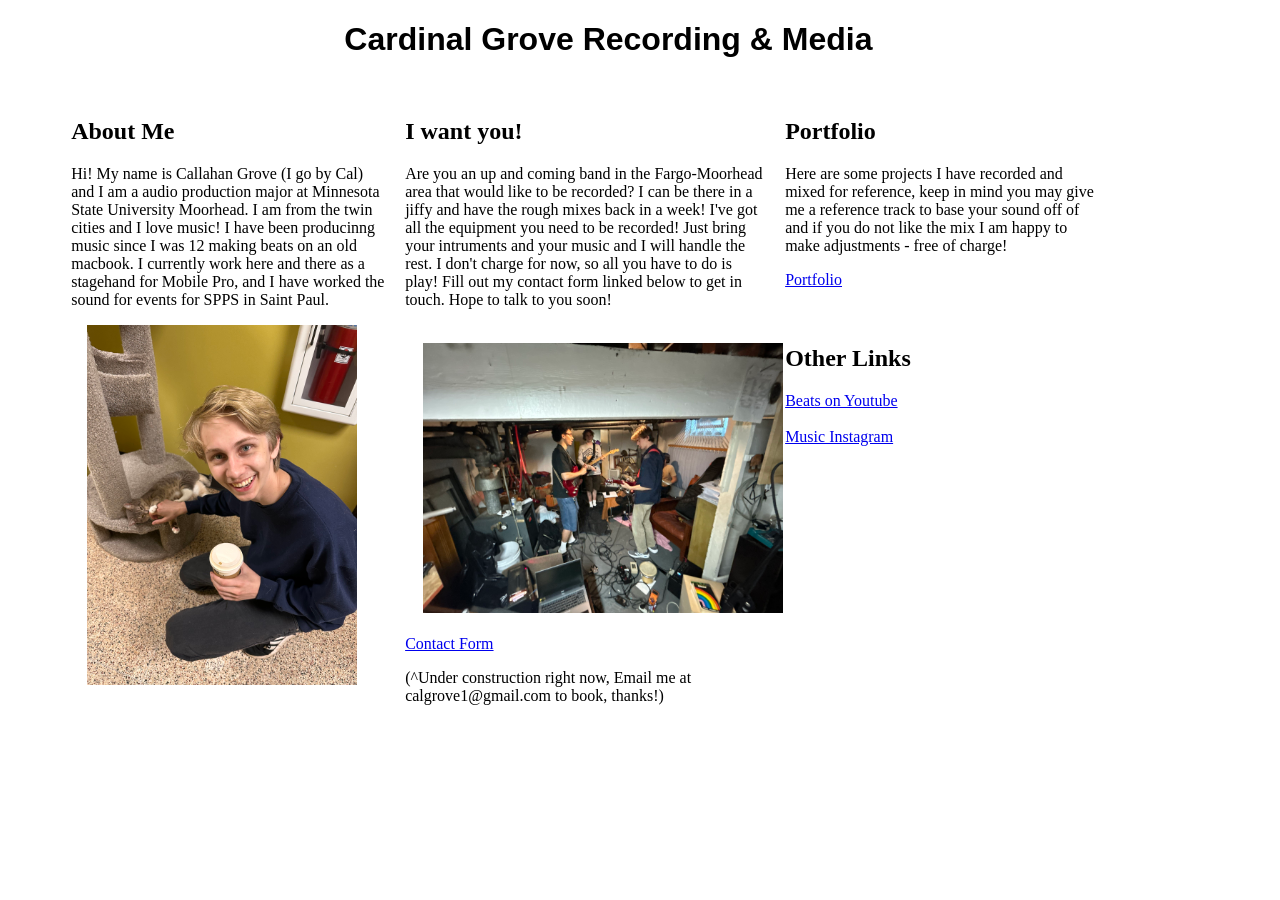
==== index.html @ ab469502 "Update and rename Index.html to index.html" ====
<!DOCTYPE html>
<html>

<!--Column Grid Div-->
<style>
.container-flex {
  display: flex; /* Enables flexbox for the container */
  gap: 20px; /* Adds space between columns */
  float: left;
  padding-left: 5%;
  padding-right: 5%;
}

.column-flex {
  flex: 0.3; /* Makes columns take up equal available space */
 /* You can also set a specific width if needed, e.g., width: 50%; */
}
</style>


<!-- img Div -->
<style>
    img {
        margin-left: 5%;
        float: top;
    }
    p {
        float: top;
    }
</style>



<!-- title -->

<h1 style="font-family: Arial, sans-serif; text-align: center; padding-right: 5%;">Cardinal Grove Recording & Media</h1>

<br>

<!-- Columns -->

  <div class="container-flex">
      <div class="column-flex">
   <h2>About Me</h2>
        <p> Hi! My name is Callahan Grove (I go by Cal) and I am a audio production major at Minnesota State University Moorhead. I am from the twin cities and I love music! I have been producinng music since I was 12 making beats on an old macbook. I currently work here and there as a stagehand for Mobile Pro, and I have worked the sound for events for SPPS in Saint Paul. 
        </p>
        <img src="mephoto.jpg" height="360" width="270">
  </div>
  <div class="column-flex">
     <h2> I want you!</h2>
        <p>Are you an up and coming band in the Fargo-Moorhead area that would like to be recorded? I can be there in a jiffy and have the rough mixes back in a week! I've got all the equipment you need to be recorded! Just bring your intruments and your music and I will handle the rest. I don't charge for now, so all you have to do is play! Fill out my contact form linked below to get in touch. Hope to talk to you soon!
        </p>
        <br>
        <!-- Band photo-->
         <img src="band1.jpg" height="270" width="360">
         <br>
         <br>
        <!-- link to contact forum -->
        <a href="https:/www.wikipedia.com/">Contact Form</a>
        <p>(^Under construction right now, Email me at calgrove1@gmail.com to book, thanks!)</p>
  </div>
  <div class="column-flex">
   <h2>Portfolio</h2>
        <p>Here are some projects I have recorded and mixed for reference, keep in mind you may give me a reference track to base your sound off of and if you do not like the mix I am happy to make adjustments - free of charge!
        </p>
        <!-- link to Portfolio Page -->
        <a href="Portfolio.html">Portfolio</a>
    <br>
    <br>
    <br>
    <h2>Other Links</h2>
    <a href="https://www.youtube.com/@prodfiftycal" target="_blank">Beats on Youtube</a>
    <br>
    <br>
    <a href="https://www.instagram.com/fiftycal_music/?hl=en" target="_blank">Music Instagram</a>
  </div>
</div>























</html>
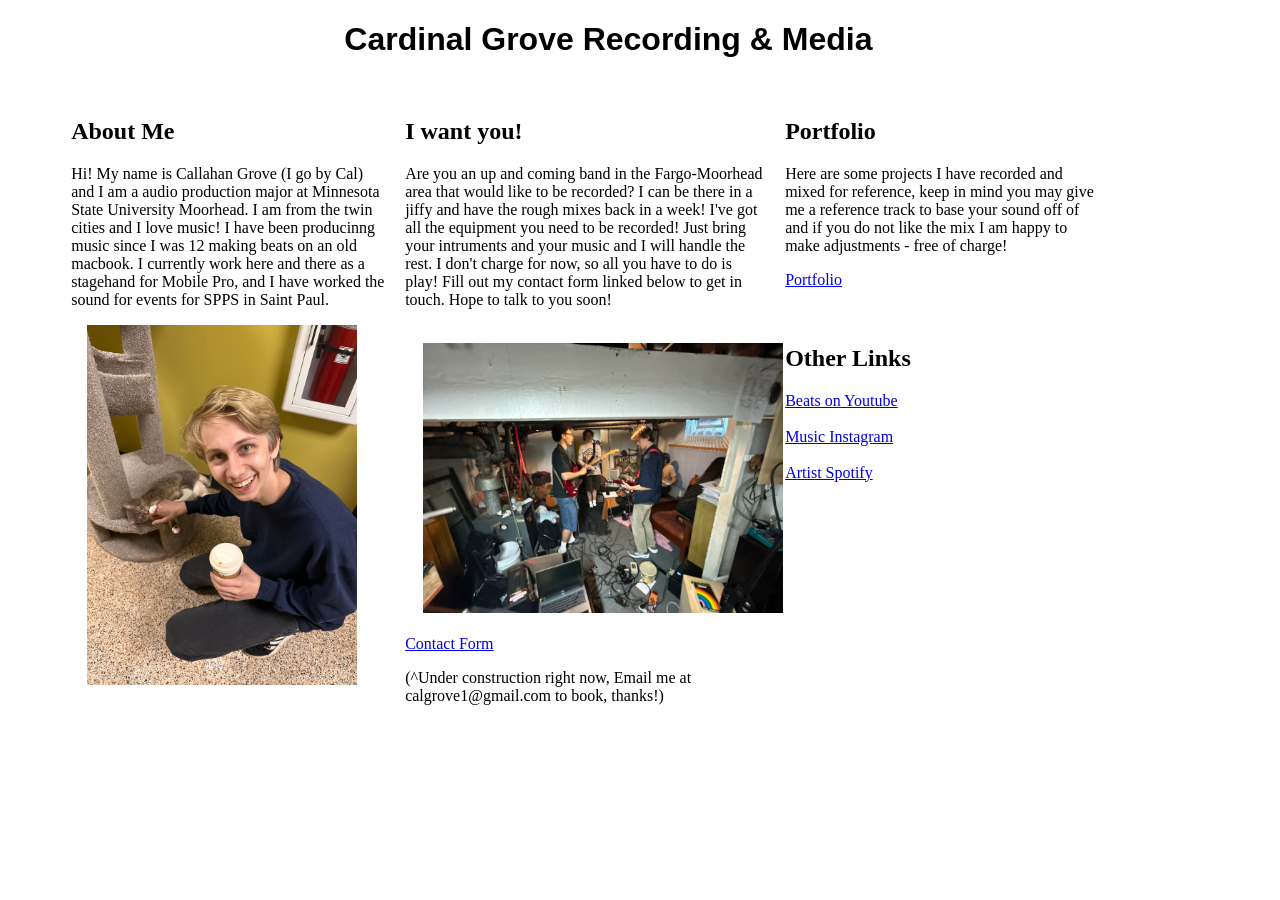
==== commit 4ce6f904: "Update index.html" ====
--- a/index.html
+++ b/index.html
@@ -56,7 +56,7 @@
          <br>
          <br>
         <!-- link to contact forum -->
-        <a href="https:/www.wikipedia.com/">Contact Form</a>
+        <a href="https://cardinalgroverecording.com/">Contact Form</a>
         <p>(^Under construction right now, Email me at calgrove1@gmail.com to book, thanks!)</p>
   </div>
   <div class="column-flex">
@@ -73,6 +73,9 @@
     <br>
     <br>
     <a href="https://www.instagram.com/fiftycal_music/?hl=en" target="_blank">Music Instagram</a>
+    <br>
+    <br>
+    <a href="https://open.spotify.com/artist/5w1RbmK7Opd5EzaqV34ALB" target="_blank">Artist Spotify</a>
   </div>
 </div>
 
@@ -99,3 +102,5 @@
 
 
 </html>
+
+
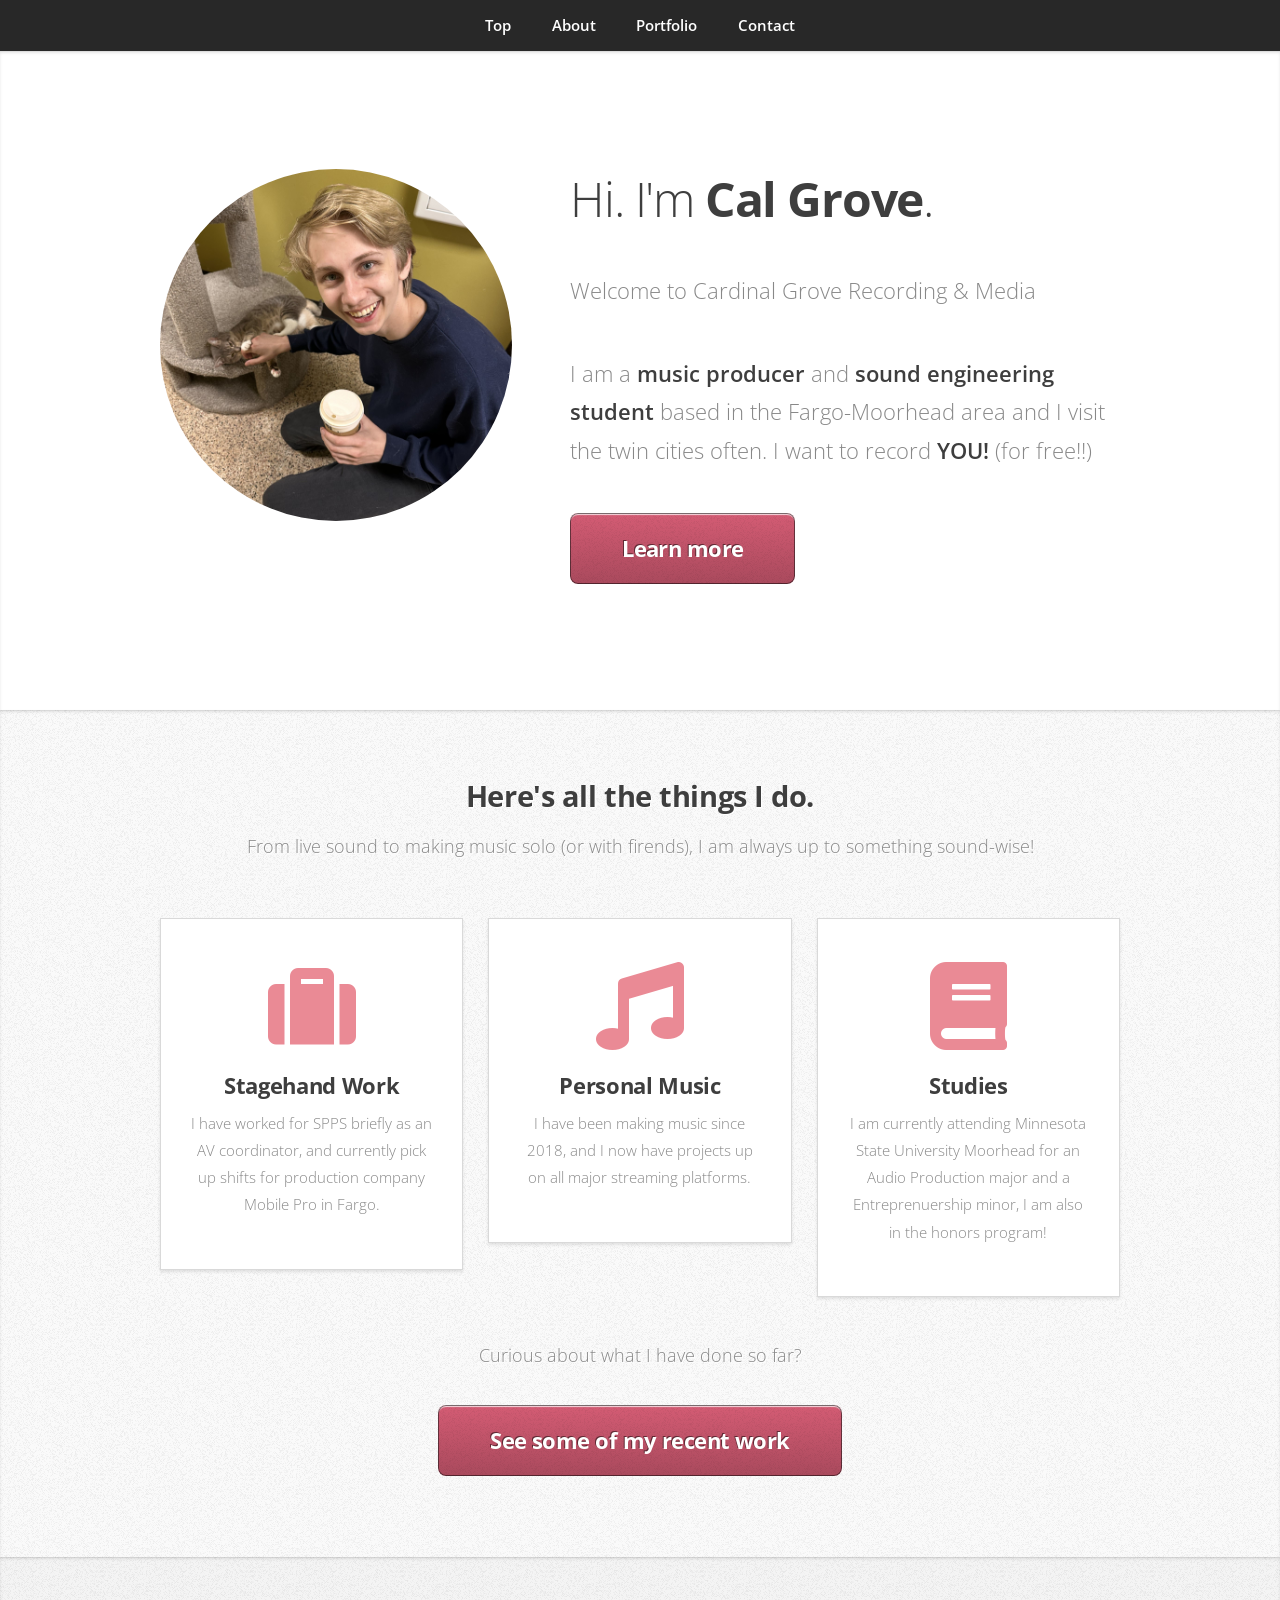
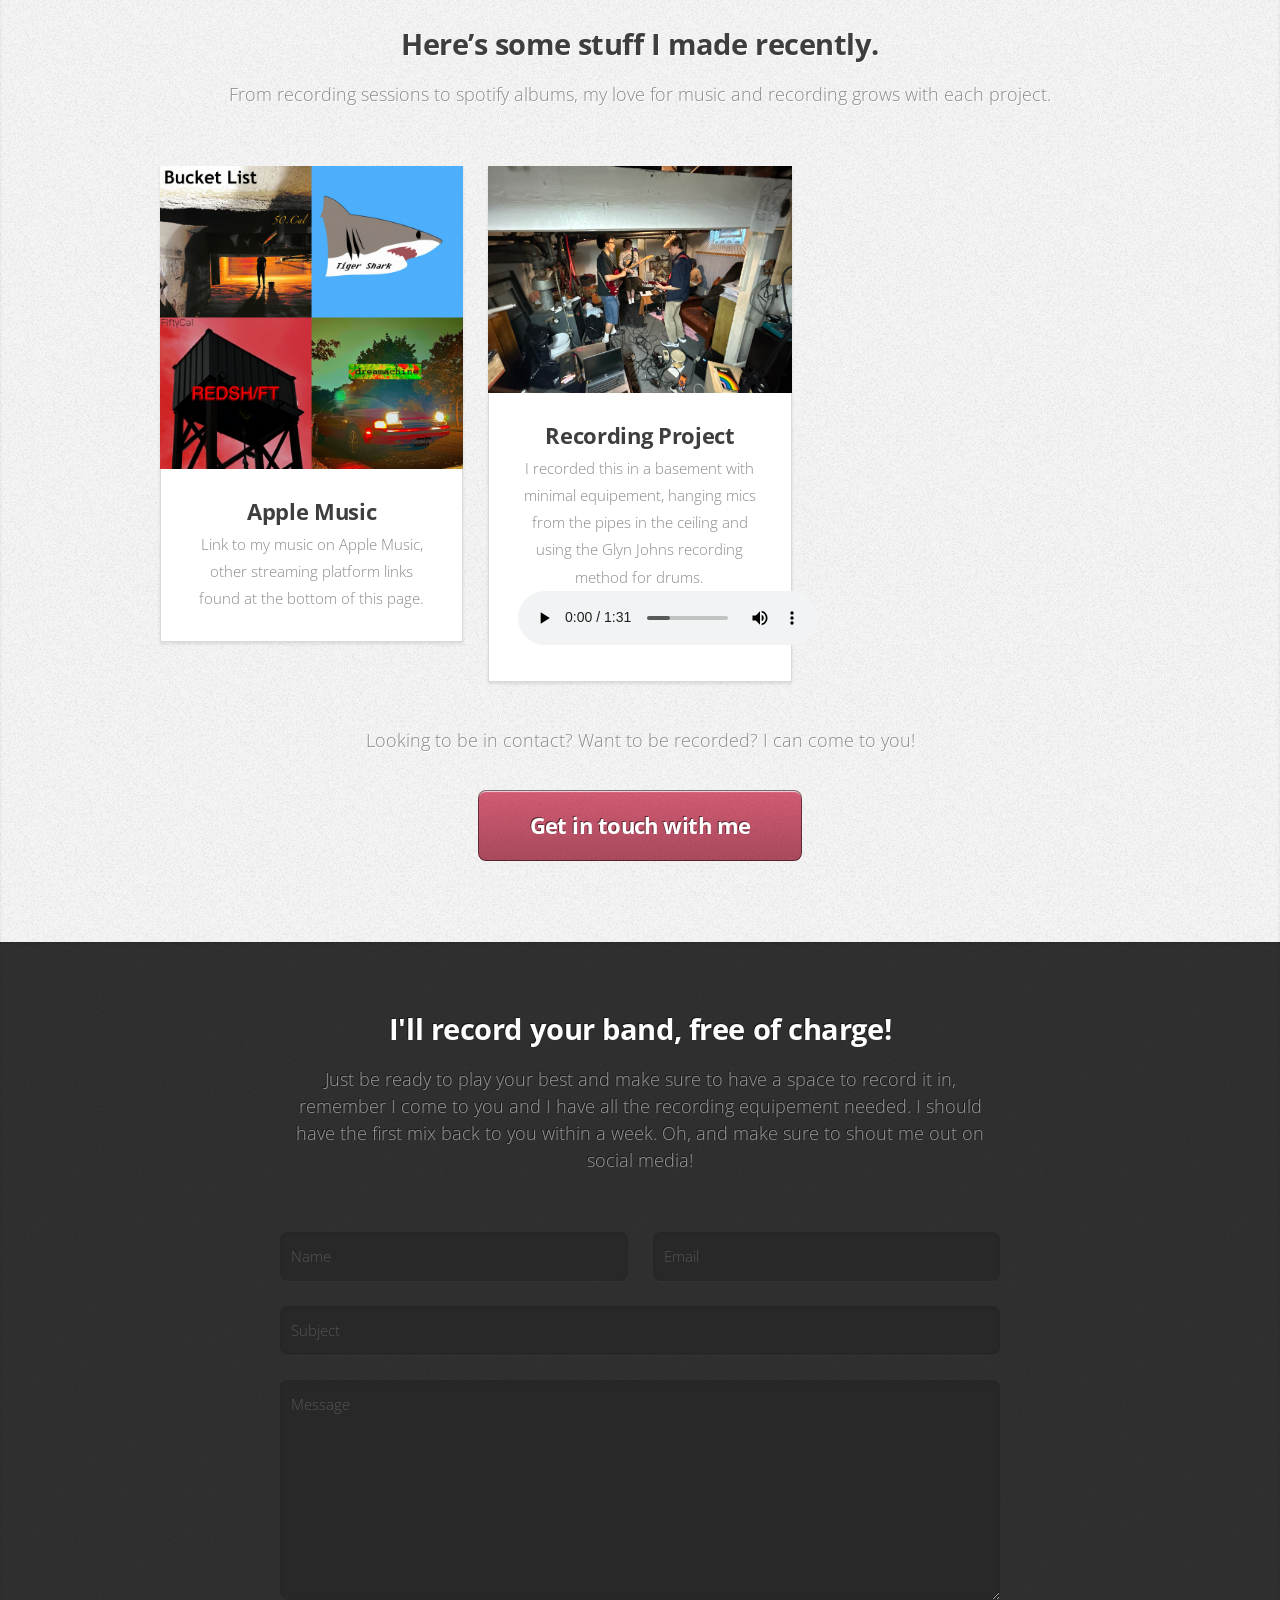
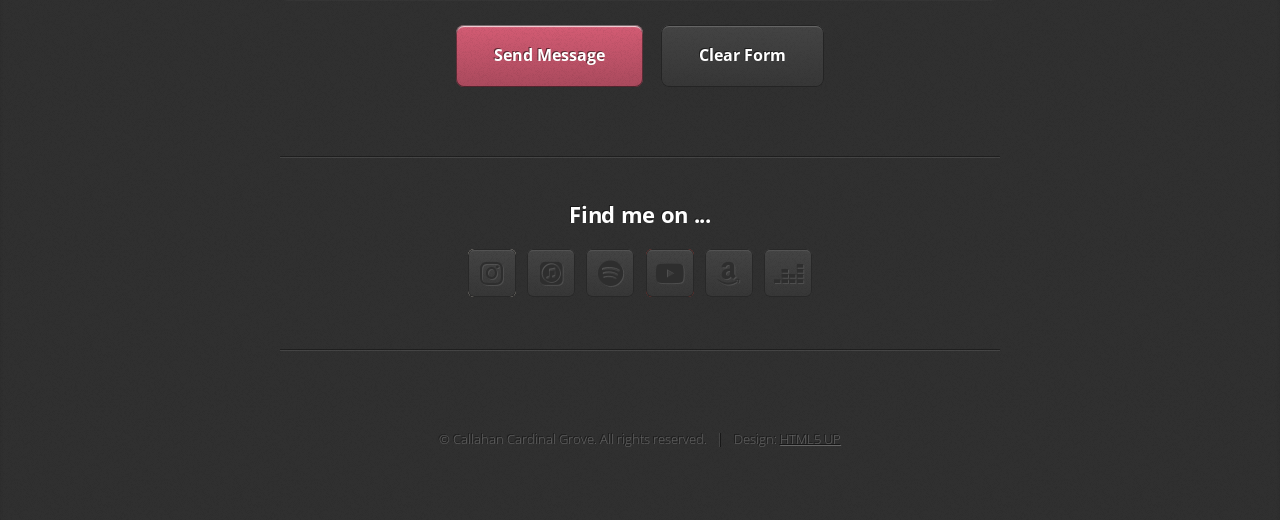
==== commit c2bee060: "Add files via upload" ====
--- a/index.html
+++ b/index.html
@@ -1,106 +1,238 @@
-<!DOCTYPE html>
+<!DOCTYPE HTML>
+<!--
+	Miniport by HTML5 UP
+	html5up.net | @ajlkn
+	Free for personal and commercial use under the CCA 3.0 license (html5up.net/license)
+-->
 <html>
-
-<!--Column Grid Div-->
-<style>
-.container-flex {
-  display: flex; /* Enables flexbox for the container */
-  gap: 20px; /* Adds space between columns */
-  float: left;
-  padding-left: 5%;
-  padding-right: 5%;
-}
-
-.column-flex {
-  flex: 0.3; /* Makes columns take up equal available space */
- /* You can also set a specific width if needed, e.g., width: 50%; */
-}
-</style>
-
-
-<!-- img Div -->
-<style>
-    img {
-        margin-left: 5%;
-        float: top;
-    }
-    p {
-        float: top;
-    }
-</style>
-
-
-
-<!-- title -->
-
-<h1 style="font-family: Arial, sans-serif; text-align: center; padding-right: 5%;">Cardinal Grove Recording & Media</h1>
-
-<br>
-
-<!-- Columns -->
-
-  <div class="container-flex">
-      <div class="column-flex">
-   <h2>About Me</h2>
-        <p> Hi! My name is Callahan Grove (I go by Cal) and I am a audio production major at Minnesota State University Moorhead. I am from the twin cities and I love music! I have been producinng music since I was 12 making beats on an old macbook. I currently work here and there as a stagehand for Mobile Pro, and I have worked the sound for events for SPPS in Saint Paul. 
-        </p>
-        <img src="mephoto.jpg" height="360" width="270">
-  </div>
-  <div class="column-flex">
-     <h2> I want you!</h2>
-        <p>Are you an up and coming band in the Fargo-Moorhead area that would like to be recorded? I can be there in a jiffy and have the rough mixes back in a week! I've got all the equipment you need to be recorded! Just bring your intruments and your music and I will handle the rest. I don't charge for now, so all you have to do is play! Fill out my contact form linked below to get in touch. Hope to talk to you soon!
-        </p>
-        <br>
-        <!-- Band photo-->
-         <img src="band1.jpg" height="270" width="360">
-         <br>
-         <br>
-        <!-- link to contact forum -->
-        <a href="https://cardinalgroverecording.com/">Contact Form</a>
-        <p>(^Under construction right now, Email me at calgrove1@gmail.com to book, thanks!)</p>
-  </div>
-  <div class="column-flex">
-   <h2>Portfolio</h2>
-        <p>Here are some projects I have recorded and mixed for reference, keep in mind you may give me a reference track to base your sound off of and if you do not like the mix I am happy to make adjustments - free of charge!
-        </p>
-        <!-- link to Portfolio Page -->
-        <a href="Portfolio.html">Portfolio</a>
-    <br>
-    <br>
-    <br>
-    <h2>Other Links</h2>
-    <a href="https://www.youtube.com/@prodfiftycal" target="_blank">Beats on Youtube</a>
-    <br>
-    <br>
-    <a href="https://www.instagram.com/fiftycal_music/?hl=en" target="_blank">Music Instagram</a>
-    <br>
-    <br>
-    <a href="https://open.spotify.com/artist/5w1RbmK7Opd5EzaqV34ALB" target="_blank">Artist Spotify</a>
-  </div>
-</div>
-
-
-
-
-
-
-
-
-
-
-
-
-
-
-
-
-
-
-
-
-
-
-
-</html>
-
-
+	<head>
+		<title>Cardinal Grove Recording</title>
+		<meta charset="utf-8" />
+		<meta name="viewport" content="width=device-width, initial-scale=1, user-scalable=no" />
+		<link rel="stylesheet" href="assets/css/main.css" />
+	</head>
+	<body class="is-preload">
+
+		<!-- Nav -->
+			<nav id="nav">
+				<ul class="container">
+					<li><a href="#top">Top</a></li>
+					<li><a href="#work">About</a></li>
+					<li><a href="#portfolio">Portfolio</a></li>
+					<li><a href="#contact">Contact</a></li>
+				</ul>
+			</nav>
+
+		<!-- Home -->
+			<article id="top" class="wrapper style1">
+				<div class="container">
+					<div class="row">
+						<div class="col-4 col-5-large col-12-medium">
+							<span class="image fit"><img src="images/me.jpg" alt="" /></span>
+						</div>
+						<div class="col-8 col-7-large col-12-medium">
+							<header>
+								<h1>Hi. I'm <strong>Cal Grove</strong>.</h1>
+							</header>
+							<div>
+							<p>Welcome to Cardinal Grove Recording & Media</p>	
+							</div>
+							<p>I am a <strong>music producer</strong> and <strong>sound engineering student</strong> based in the Fargo-Moorhead area and I visit the twin cities often. I want to record <strong>YOU!</strong> (for free!!)</a></p>
+							<a href="#work" class="button large scrolly">Learn more</a>
+						</div>
+					</div>
+				</div>
+			</article>
+
+		<!-- Work -->
+			<article id="work" class="wrapper style2">
+				<div class="container">
+					<header>
+						<h2>Here's all the things I do.</h2>
+						<p>From live sound to making music solo (or with firends), I am always up to something sound-wise!</p>
+					</header>
+					<div class="row aln-center">
+						<div class="col-4 col-6-medium col-12-small">
+							<section class="box style1">
+								<span class="icon solid featured fa-suitcase"></span>
+								<h3>Stagehand Work</h3>
+								<p>I have worked for SPPS briefly as an AV coordinator, and currently pick up shifts for production company Mobile Pro in Fargo.</p>
+							</section>
+						</div>
+						<div class="col-4 col-6-medium col-12-small">
+							<section class="box style1">
+								<span class="icon solid featured fa-music"></span>
+								<h3>Personal Music</h3>
+								<p>I have been making music since 2018, and I now have projects up on all major streaming platforms.</p>
+							</section>
+						</div>
+						<div class="col-4 col-6-medium col-12-small">
+							<section class="box style1">
+								<span class="icon solid featured fa-book"></span>
+								<h3>Studies</h3>
+								<p>I am currently attending Minnesota State University Moorhead for an Audio Production major and a Entreprenuership minor, I am also in the honors program!</p>
+							</section>
+						</div>
+					</div>
+					<footer>
+						<p>Curious about what I have done so far?</p>
+						<a href="#portfolio" class="button large scrolly">See some of my recent work</a>
+					</footer>
+				</div>
+			</article>
+
+		<!-- Portfolio -->
+			<article id="portfolio" class="wrapper style3">
+				<div class="container">
+					<header>
+						<h2>Here’s some stuff I made recently.</h2>
+						<p>From recording sessions to spotify albums, my love for music and recording grows with each project.</p>
+					</header>
+					<div class="row">
+						<div class="col-4 col-6-medium col-12-small">
+							<article class="box style2">
+								<a href="#" class="image featured"><img src="images/albums.png" alt="" /></a>
+								<h3><a href="https://www.cardinalgroverecording.com">Apple Music</a></h3>
+								<p>Link to my music on Apple Music, other streaming platform links found at the bottom of this page.</p>
+							</article>
+						</div>
+						<div class="col-4 col-6-medium col-12-small">
+							<article class="box style2">
+								<a href="#" class="image featured"><img src="images/band1.jpg" alt="" /></a>
+								<h3><a href="#">Recording Project</a></h3>
+								<p>I recorded this in a basement with minimal equipement, hanging mics from the pipes in the ceiling and using the Glyn Johns recording method for drums.
+									<audio controls>
+    								<source src="audio/wasted.mp3" type="audio/mpeg">
+    								Your browser does not support the audio element.
+									</audio>
+								</p>
+							</article>
+						</div>
+						<!--
+						<div class="col-4 col-6-medium col-12-small">
+							<article class="box style2">
+								<a href="#" class="image featured"><img src="images/Telefunken.png" alt="" /></a>
+								<h3><a href="https://www.telefunken-elektroakustik.com/livefromthelab_season/7/" target="_blank">Mixing Example</a></h3>
+								<p>One of the many sessions I have mixed in Pro Tools for a class project, here is how it turned out. Stems graciously provided by Telefunken.</p>
+							</article>
+						</div>
+					    -->
+
+						<!-- 
+						<div class="col-4 col-6-medium col-12-small">
+							<article class="box style2">
+								<a href="#" class="image featured"><img src="images/pic04.jpg" alt="" /></a>
+								<h3><a href="#">Tempus dolore</a></h3>
+								<p>Ornare nulla proin odio consequat.</p>
+							</article>
+						</div>
+						<div class="col-4 col-6-medium col-12-small">
+							<article class="box style2">
+								<a href="#" class="image featured"><img src="images/pic05.jpg" alt="" /></a>
+								<h3><a href="#">Feugiat aliquam</a></h3>
+								<p>Ornare nulla proin odio consequat.</p>
+							</article>
+						</div>
+						<div class="col-4 col-6-medium col-12-small">
+							<article class="box style2">
+								<a href="#" class="image featured"><img src="images/pic06.jpg" alt="" /></a>
+								<h3><a href="#">Sed amet ornare</a></h3>
+								<p>Ornare nulla proin odio consequat.</p>
+							</article>
+						</div>
+						-->
+					</div>
+					<footer>
+						<p>Looking to be in contact? Want to be recorded? I can come to you!</p>
+						<a href="#contact" class="button large scrolly">Get in touch with me</a>
+					</footer>
+				</div>
+			</article>
+
+		<!-- Contact -->
+			<article id="contact" class="wrapper style4">
+				<div class="container medium">
+					<header>
+						<h2>I'll record your band, free of charge!</h2>
+						<p>Just be ready to play your best and make sure to have a space to record it in, remember I come to you and I have all the recording equipement needed. I should have the first mix back to you within a week. Oh, and make sure to shout me out on social media!</p>
+					</header>
+					<div class="row">
+						<div class="col-12">
+							<form action="https://api.web3forms.com/submit" method="POST">
+							<input type="hidden" name="access_key" value="b2264269-0366-4aee-8fe4-e70621992336">
+								<div class="row">
+									<div class="col-6 col-12-small">
+										<input type="text" name="name" id="name" placeholder="Name" />
+									</div>
+									<div class="col-6 col-12-small">
+										<input type="text" name="email" id="email" placeholder="Email" />
+									</div>
+									<div class="col-12">
+										<input type="text" name="subject" id="subject" placeholder="Subject" />
+									</div>
+									<div class="col-12">
+										<textarea name="message" id="message" placeholder="Message"></textarea>
+									</div>
+									<div class="col-12">
+										<ul class="actions">
+											<li><input type="submit" value="Send Message" /></li>
+											<li><input type="reset" value="Clear Form" class="alt" /></li>
+										</ul>
+									</div>
+								</div>
+							</form>
+						</div>
+						<div class="col-12">
+							<hr />
+							<h3>Find me on ...</h3>
+							<ul class="social">
+								<!--
+								<li><a href="#" class="icon brands fa-twitter"><span class="label">Twitter</span></a></li>
+								<li><a href="#" class="icon brands fa-facebook-f"><span class="label">Facebook</span></a></li>
+								<li><a href="#" class="icon brands fa-dribbble"><span class="label">Dribbble</span></a></li>
+								<li><a href="#" class="icon brands fa-linkedin-in"><span class="label">LinkedIn</span></a></li>
+								<li><a href="#" class="icon brands fa-tumblr"><span class="label">Tumblr</span></a></li>
+								<li><a href="#" class="icon brands fa-google-plus"><span class="label">Google+</span></a></li>
+								<li><a href="#" class="icon brands fa-github"><span class="label">Github</span></a></li>
+								-->
+								
+								
+								<li><a href="https://www.instagram.com/fiftycal_music/" target= "_blank" class="icon brands fa-instagram"><span class="label">Instagram</span></a></li>
+								<li><a href="https://music.apple.com/us/artist/fiftycal/1694787597" target="_blank" class="icon brands fa-itunes"><span class="label">Apple Music</span></a></li>
+								<li><a href="https://open.spotify.com/artist/5w1RbmK7Opd5EzaqV34ALB" target="_blank" class="icon brands fa-spotify"><span class="label">Spotify</span></a></li>
+								<li><a href="https://music.youtube.com/channel/UCnGplVIdR8mCOvyblOKeU2w" target= "_blank" class="icon brands fa-youtube"><span class="label">Youtube Music</span></a></li>
+								<li><a href="https://music.amazon.com/artists/B0C9RW9Q5Y/fiftycal" target= "_blank" class="icon brands fa-amazon"><span class="label">Amazon Music</span></a></li>
+								<li><a href="https://www.deezer.com/us/artist/222561065" target= "_blank" class="icon brands fa-deezer"><span class="label">Deezer</span></a></li>
+
+								<!--
+								<li><a href="#" class="icon solid fa-rss"><span>RSS</span></a></li>
+								<li><a href="#" class="icon brands fa-foursquare"><span>Foursquare</span></a></li>
+								<li><a href="#" class="icon brands fa-skype"><span>Skype</span></a></li>
+								<li><a href="#" class="icon brands fa-soundcloud"><span>Soundcloud</span></a></li>
+								<li><a href="#" class="icon brands fa-youtube"><span>YouTube</span></a></li>
+								<li><a href="#" class="icon brands fa-blogger"><span>Blogger</span></a></li>
+								<li><a href="#" class="icon brands fa-flickr"><span>Flickr</span></a></li>
+								<li><a href="#" class="icon brands fa-vimeo"><span>Vimeo</span></a></li>
+								-->
+							</ul>
+							<hr />
+						</div>
+					</div>
+					<footer>
+						<ul id="copyright">
+							<li>&copy; Callahan Cardinal Grove. All rights reserved.</li><li>Design: <a href="http://html5up.net">HTML5 UP</a></li>
+						</ul>
+					</footer>
+				</div>
+			</article>
+
+		<!-- Scripts -->
+			<script src="assets/js/jquery.min.js"></script>
+			<script src="assets/js/jquery.scrolly.min.js"></script>
+			<script src="assets/js/browser.min.js"></script>
+			<script src="assets/js/breakpoints.min.js"></script>
+			<script src="assets/js/util.js"></script>
+			<script src="assets/js/main.js"></script>
+
+	</body>
+</html>
--- a/assets/css/main.css
+++ b/assets/css/main.css
@@ -0,0 +1,2445 @@
+@import url("https://fonts.googleapis.com/css?family=Open+Sans:300,300italic,600,600italic,700");
+@import url("fontawesome-all.min.css");
+
+/*
+	Miniport by HTML5 UP
+	html5up.net | @ajlkn
+	Free for personal and commercial use under the CCA 3.0 license (html5up.net/license)
+*/
+
+html, body, div, span, applet, object,
+iframe, h1, h2, h3, h4, h5, h6, p, blockquote,
+pre, a, abbr, acronym, address, big, cite,
+code, del, dfn, em, img, ins, kbd, q, s, samp,
+small, strike, strong, sub, sup, tt, var, b,
+u, i, center, dl, dt, dd, ol, ul, li, fieldset,
+form, label, legend, table, caption, tbody,
+tfoot, thead, tr, th, td, article, aside,
+canvas, details, embed, figure, figcaption,
+footer, header, hgroup, menu, nav, output, ruby,
+section, summary, time, mark, audio, video {
+	margin: 0;
+	padding: 0;
+	border: 0;
+	font-size: 100%;
+	font: inherit;
+	vertical-align: baseline;}
+
+article, aside, details, figcaption, figure,
+footer, header, hgroup, menu, nav, section {
+	display: block;}
+
+body {
+	line-height: 1;
+}
+
+ol, ul {
+	list-style: none;
+}
+
+blockquote, q {
+	quotes: none;
+}
+
+	blockquote:before, blockquote:after, q:before, q:after {
+		content: '';
+		content: none;
+	}
+
+table {
+	border-collapse: collapse;
+	border-spacing: 0;
+}
+
+body {
+	-webkit-text-size-adjust: none;
+}
+
+mark {
+	background-color: transparent;
+	color: inherit;
+}
+
+input::-moz-focus-inner {
+	border: 0;
+	padding: 0;
+}
+
+input, select, textarea {
+	-moz-appearance: none;
+	-webkit-appearance: none;
+	-ms-appearance: none;
+	appearance: none;
+}
+
+/* Basic */
+
+	html {
+		box-sizing: border-box;
+	}
+
+	*, *:before, *:after {
+		box-sizing: inherit;
+	}
+
+	body {
+		padding-top: 3.5em;
+	}
+
+		body.is-preload *, body.is-preload *:before, body.is-preload *:after {
+			-moz-animation: none !important;
+			-webkit-animation: none !important;
+			-ms-animation: none !important;
+			animation: none !important;
+			-moz-transition: none !important;
+			-webkit-transition: none !important;
+			-ms-transition: none !important;
+			transition: none !important;
+		}
+
+	body, input, textarea, select {
+		font-family: 'Open Sans', sans-serif;
+		line-height: 1.85em;
+		color: #888;
+		font-weight: 300;
+		font-size: 13pt;
+	}
+
+	a {
+		-moz-transition: color .2s ease-in-out;
+		-webkit-transition: color .2s ease-in-out;
+		-ms-transition: color .2s ease-in-out;
+		transition: color .2s ease-in-out;
+		color: #43B3E0;
+		text-decoration: underline;
+	}
+
+		a:hover {
+			color: #43bff0 !important;
+		}
+
+		a img {
+			border: 0;
+		}
+
+	b, strong {
+		font-weight: 600;
+		color: #3e3e3e;
+	}
+
+	i, em {
+		font-style: italic;
+	}
+
+	sub {
+		position: relative;
+		top: 0.5em;
+		font-size: 0.8em;
+	}
+
+	sup {
+		position: relative;
+		top: -0.5em;
+		font-size: 0.8em;
+	}
+
+	blockquote {
+		border-left: solid 0.75em #eee;
+		padding: 1em 0 1em 1.5em;
+		font-style: italic;
+	}
+
+	h1, h2, h3, h4, h5, h6 {
+		color: #3e3e3e;
+		margin: 0 0 0.75em 0;
+	}
+
+	h1 a, h2 a, h3 a, h4 a, h5 a, h6 a {
+		text-decoration: none;
+		color: inherit;
+	}
+
+	h2, h3, h4, h5, h6 {
+		font-weight: 700;
+	}
+
+	h1 {
+		font-size: 3.25em;
+		letter-spacing: -0.025em;
+		font-weight: 300;
+	}
+
+		h1 strong {
+			font-weight: 700;
+		}
+
+	h2 {
+		font-size: 2em;
+		letter-spacing: -0.015em;
+	}
+
+	h3 {
+		font-size: 1.5em;
+		letter-spacing: -0.015em;
+	}
+
+	em, i {
+		font-style: italic;
+	}
+
+	br.clear {
+		clear: both;
+	}
+
+	hr {
+		border: 0;
+		border-top: solid 1px #444;
+		border-top-color: rgba(0, 0, 0, 0.35);
+		box-shadow: 0px 1px 0px 0px rgba(255, 255, 255, 0.1);
+		height: 1px;
+		margin: 3em 0;
+	}
+
+	p, ul, ol, dl, table {
+		margin-bottom: 2em;
+	}
+
+	header {
+		margin: 0 0 3em 0;
+	}
+
+		header > p {
+			font-size: 1.25em;
+			margin: 0;
+		}
+
+	footer {
+		margin: 3em 0 0 0;
+	}
+
+		footer > p {
+			font-size: 1.25em;
+		}
+
+/* Container */
+
+	.container {
+		margin: 0 auto;
+		max-width: calc(100% - 50px);
+		width: 1200px;
+	}
+
+		.container.medium {
+			width: 900px;
+		}
+
+		@media screen and (max-width: 1680px) {
+
+			.container {
+				width: 1200px;
+			}
+
+				.container.medium {
+					width: 900px;
+				}
+
+		}
+
+		@media screen and (max-width: 1280px) {
+
+			.container {
+				width: 960px;
+			}
+
+				.container.medium {
+					width: 720px;
+				}
+
+		}
+
+		@media screen and (max-width: 980px) {
+
+			.container {
+				width: 100%;
+			}
+
+				.container.medium {
+					width: 75%;
+				}
+
+		}
+
+		@media screen and (max-width: 736px) {
+
+			.container {
+				width: 100%;
+				max-width: calc(100% - 30px);
+			}
+
+				.container.medium {
+					width: 100%;
+				}
+
+		}
+
+/* Row */
+
+	.row {
+		display: flex;
+		flex-wrap: wrap;
+		box-sizing: border-box;
+		align-items: stretch;
+	}
+
+		.row > * {
+			box-sizing: border-box;
+		}
+
+		.row.gtr-uniform > * > :last-child {
+			margin-bottom: 0;
+		}
+
+		.row.aln-left {
+			justify-content: flex-start;
+		}
+
+		.row.aln-center {
+			justify-content: center;
+		}
+
+		.row.aln-right {
+			justify-content: flex-end;
+		}
+
+		.row.aln-top {
+			align-items: flex-start;
+		}
+
+		.row.aln-middle {
+			align-items: center;
+		}
+
+		.row.aln-bottom {
+			align-items: flex-end;
+		}
+
+		.row > .imp {
+			order: -1;
+		}
+
+		.row > .col-1 {
+			width: 8.33333%;
+		}
+
+		.row > .off-1 {
+			margin-left: 8.33333%;
+		}
+
+		.row > .col-2 {
+			width: 16.66667%;
+		}
+
+		.row > .off-2 {
+			margin-left: 16.66667%;
+		}
+
+		.row > .col-3 {
+			width: 25%;
+		}
+
+		.row > .off-3 {
+			margin-left: 25%;
+		}
+
+		.row > .col-4 {
+			width: 33.33333%;
+		}
+
+		.row > .off-4 {
+			margin-left: 33.33333%;
+		}
+
+		.row > .col-5 {
+			width: 41.66667%;
+		}
+
+		.row > .off-5 {
+			margin-left: 41.66667%;
+		}
+
+		.row > .col-6 {
+			width: 50%;
+		}
+
+		.row > .off-6 {
+			margin-left: 50%;
+		}
+
+		.row > .col-7 {
+			width: 58.33333%;
+		}
+
+		.row > .off-7 {
+			margin-left: 58.33333%;
+		}
+
+		.row > .col-8 {
+			width: 66.66667%;
+		}
+
+		.row > .off-8 {
+			margin-left: 66.66667%;
+		}
+
+		.row > .col-9 {
+			width: 75%;
+		}
+
+		.row > .off-9 {
+			margin-left: 75%;
+		}
+
+		.row > .col-10 {
+			width: 83.33333%;
+		}
+
+		.row > .off-10 {
+			margin-left: 83.33333%;
+		}
+
+		.row > .col-11 {
+			width: 91.66667%;
+		}
+
+		.row > .off-11 {
+			margin-left: 91.66667%;
+		}
+
+		.row > .col-12 {
+			width: 100%;
+		}
+
+		.row > .off-12 {
+			margin-left: 100%;
+		}
+
+		.row.gtr-0 {
+			margin-top: 0px;
+			margin-left: 0px;
+		}
+
+			.row.gtr-0 > * {
+				padding: 0px 0 0 0px;
+			}
+
+			.row.gtr-0.gtr-uniform {
+				margin-top: 0px;
+			}
+
+				.row.gtr-0.gtr-uniform > * {
+					padding-top: 0px;
+				}
+
+		.row.gtr-25 {
+			margin-top: -6.25px;
+			margin-left: -6.25px;
+		}
+
+			.row.gtr-25 > * {
+				padding: 6.25px 0 0 6.25px;
+			}
+
+			.row.gtr-25.gtr-uniform {
+				margin-top: -6.25px;
+			}
+
+				.row.gtr-25.gtr-uniform > * {
+					padding-top: 6.25px;
+				}
+
+		.row.gtr-50 {
+			margin-top: -12.5px;
+			margin-left: -12.5px;
+		}
+
+			.row.gtr-50 > * {
+				padding: 12.5px 0 0 12.5px;
+			}
+
+			.row.gtr-50.gtr-uniform {
+				margin-top: -12.5px;
+			}
+
+				.row.gtr-50.gtr-uniform > * {
+					padding-top: 12.5px;
+				}
+
+		.row {
+			margin-top: -25px;
+			margin-left: -25px;
+		}
+
+			.row > * {
+				padding: 25px 0 0 25px;
+			}
+
+			.row.gtr-uniform {
+				margin-top: -25px;
+			}
+
+				.row.gtr-uniform > * {
+					padding-top: 25px;
+				}
+
+		.row.gtr-150 {
+			margin-top: -37.5px;
+			margin-left: -37.5px;
+		}
+
+			.row.gtr-150 > * {
+				padding: 37.5px 0 0 37.5px;
+			}
+
+			.row.gtr-150.gtr-uniform {
+				margin-top: -37.5px;
+			}
+
+				.row.gtr-150.gtr-uniform > * {
+					padding-top: 37.5px;
+				}
+
+		.row.gtr-200 {
+			margin-top: -50px;
+			margin-left: -50px;
+		}
+
+			.row.gtr-200 > * {
+				padding: 50px 0 0 50px;
+			}
+
+			.row.gtr-200.gtr-uniform {
+				margin-top: -50px;
+			}
+
+				.row.gtr-200.gtr-uniform > * {
+					padding-top: 50px;
+				}
+
+		@media screen and (max-width: 1680px) {
+
+			.row {
+				display: flex;
+				flex-wrap: wrap;
+				box-sizing: border-box;
+				align-items: stretch;
+			}
+
+				.row > * {
+					box-sizing: border-box;
+				}
+
+				.row.gtr-uniform > * > :last-child {
+					margin-bottom: 0;
+				}
+
+				.row.aln-left {
+					justify-content: flex-start;
+				}
+
+				.row.aln-center {
+					justify-content: center;
+				}
+
+				.row.aln-right {
+					justify-content: flex-end;
+				}
+
+				.row.aln-top {
+					align-items: flex-start;
+				}
+
+				.row.aln-middle {
+					align-items: center;
+				}
+
+				.row.aln-bottom {
+					align-items: flex-end;
+				}
+
+				.row > .imp-xlarge {
+					order: -1;
+				}
+
+				.row > .col-1-xlarge {
+					width: 8.33333%;
+				}
+
+				.row > .off-1-xlarge {
+					margin-left: 8.33333%;
+				}
+
+				.row > .col-2-xlarge {
+					width: 16.66667%;
+				}
+
+				.row > .off-2-xlarge {
+					margin-left: 16.66667%;
+				}
+
+				.row > .col-3-xlarge {
+					width: 25%;
+				}
+
+				.row > .off-3-xlarge {
+					margin-left: 25%;
+				}
+
+				.row > .col-4-xlarge {
+					width: 33.33333%;
+				}
+
+				.row > .off-4-xlarge {
+					margin-left: 33.33333%;
+				}
+
+				.row > .col-5-xlarge {
+					width: 41.66667%;
+				}
+
+				.row > .off-5-xlarge {
+					margin-left: 41.66667%;
+				}
+
+				.row > .col-6-xlarge {
+					width: 50%;
+				}
+
+				.row > .off-6-xlarge {
+					margin-left: 50%;
+				}
+
+				.row > .col-7-xlarge {
+					width: 58.33333%;
+				}
+
+				.row > .off-7-xlarge {
+					margin-left: 58.33333%;
+				}
+
+				.row > .col-8-xlarge {
+					width: 66.66667%;
+				}
+
+				.row > .off-8-xlarge {
+					margin-left: 66.66667%;
+				}
+
+				.row > .col-9-xlarge {
+					width: 75%;
+				}
+
+				.row > .off-9-xlarge {
+					margin-left: 75%;
+				}
+
+				.row > .col-10-xlarge {
+					width: 83.33333%;
+				}
+
+				.row > .off-10-xlarge {
+					margin-left: 83.33333%;
+				}
+
+				.row > .col-11-xlarge {
+					width: 91.66667%;
+				}
+
+				.row > .off-11-xlarge {
+					margin-left: 91.66667%;
+				}
+
+				.row > .col-12-xlarge {
+					width: 100%;
+				}
+
+				.row > .off-12-xlarge {
+					margin-left: 100%;
+				}
+
+				.row.gtr-0 {
+					margin-top: 0px;
+					margin-left: 0px;
+				}
+
+					.row.gtr-0 > * {
+						padding: 0px 0 0 0px;
+					}
+
+					.row.gtr-0.gtr-uniform {
+						margin-top: 0px;
+					}
+
+						.row.gtr-0.gtr-uniform > * {
+							padding-top: 0px;
+						}
+
+				.row.gtr-25 {
+					margin-top: -6.25px;
+					margin-left: -6.25px;
+				}
+
+					.row.gtr-25 > * {
+						padding: 6.25px 0 0 6.25px;
+					}
+
+					.row.gtr-25.gtr-uniform {
+						margin-top: -6.25px;
+					}
+
+						.row.gtr-25.gtr-uniform > * {
+							padding-top: 6.25px;
+						}
+
+				.row.gtr-50 {
+					margin-top: -12.5px;
+					margin-left: -12.5px;
+				}
+
+					.row.gtr-50 > * {
+						padding: 12.5px 0 0 12.5px;
+					}
+
+					.row.gtr-50.gtr-uniform {
+						margin-top: -12.5px;
+					}
+
+						.row.gtr-50.gtr-uniform > * {
+							padding-top: 12.5px;
+						}
+
+				.row {
+					margin-top: -25px;
+					margin-left: -25px;
+				}
+
+					.row > * {
+						padding: 25px 0 0 25px;
+					}
+
+					.row.gtr-uniform {
+						margin-top: -25px;
+					}
+
+						.row.gtr-uniform > * {
+							padding-top: 25px;
+						}
+
+				.row.gtr-150 {
+					margin-top: -37.5px;
+					margin-left: -37.5px;
+				}
+
+					.row.gtr-150 > * {
+						padding: 37.5px 0 0 37.5px;
+					}
+
+					.row.gtr-150.gtr-uniform {
+						margin-top: -37.5px;
+					}
+
+						.row.gtr-150.gtr-uniform > * {
+							padding-top: 37.5px;
+						}
+
+				.row.gtr-200 {
+					margin-top: -50px;
+					margin-left: -50px;
+				}
+
+					.row.gtr-200 > * {
+						padding: 50px 0 0 50px;
+					}
+
+					.row.gtr-200.gtr-uniform {
+						margin-top: -50px;
+					}
+
+						.row.gtr-200.gtr-uniform > * {
+							padding-top: 50px;
+						}
+
+		}
+
+		@media screen and (max-width: 1280px) {
+
+			.row {
+				display: flex;
+				flex-wrap: wrap;
+				box-sizing: border-box;
+				align-items: stretch;
+			}
+
+				.row > * {
+					box-sizing: border-box;
+				}
+
+				.row.gtr-uniform > * > :last-child {
+					margin-bottom: 0;
+				}
+
+				.row.aln-left {
+					justify-content: flex-start;
+				}
+
+				.row.aln-center {
+					justify-content: center;
+				}
+
+				.row.aln-right {
+					justify-content: flex-end;
+				}
+
+				.row.aln-top {
+					align-items: flex-start;
+				}
+
+				.row.aln-middle {
+					align-items: center;
+				}
+
+				.row.aln-bottom {
+					align-items: flex-end;
+				}
+
+				.row > .imp-large {
+					order: -1;
+				}
+
+				.row > .col-1-large {
+					width: 8.33333%;
+				}
+
+				.row > .off-1-large {
+					margin-left: 8.33333%;
+				}
+
+				.row > .col-2-large {
+					width: 16.66667%;
+				}
+
+				.row > .off-2-large {
+					margin-left: 16.66667%;
+				}
+
+				.row > .col-3-large {
+					width: 25%;
+				}
+
+				.row > .off-3-large {
+					margin-left: 25%;
+				}
+
+				.row > .col-4-large {
+					width: 33.33333%;
+				}
+
+				.row > .off-4-large {
+					margin-left: 33.33333%;
+				}
+
+				.row > .col-5-large {
+					width: 41.66667%;
+				}
+
+				.row > .off-5-large {
+					margin-left: 41.66667%;
+				}
+
+				.row > .col-6-large {
+					width: 50%;
+				}
+
+				.row > .off-6-large {
+					margin-left: 50%;
+				}
+
+				.row > .col-7-large {
+					width: 58.33333%;
+				}
+
+				.row > .off-7-large {
+					margin-left: 58.33333%;
+				}
+
+				.row > .col-8-large {
+					width: 66.66667%;
+				}
+
+				.row > .off-8-large {
+					margin-left: 66.66667%;
+				}
+
+				.row > .col-9-large {
+					width: 75%;
+				}
+
+				.row > .off-9-large {
+					margin-left: 75%;
+				}
+
+				.row > .col-10-large {
+					width: 83.33333%;
+				}
+
+				.row > .off-10-large {
+					margin-left: 83.33333%;
+				}
+
+				.row > .col-11-large {
+					width: 91.66667%;
+				}
+
+				.row > .off-11-large {
+					margin-left: 91.66667%;
+				}
+
+				.row > .col-12-large {
+					width: 100%;
+				}
+
+				.row > .off-12-large {
+					margin-left: 100%;
+				}
+
+				.row.gtr-0 {
+					margin-top: 0px;
+					margin-left: 0px;
+				}
+
+					.row.gtr-0 > * {
+						padding: 0px 0 0 0px;
+					}
+
+					.row.gtr-0.gtr-uniform {
+						margin-top: 0px;
+					}
+
+						.row.gtr-0.gtr-uniform > * {
+							padding-top: 0px;
+						}
+
+				.row.gtr-25 {
+					margin-top: -6.25px;
+					margin-left: -6.25px;
+				}
+
+					.row.gtr-25 > * {
+						padding: 6.25px 0 0 6.25px;
+					}
+
+					.row.gtr-25.gtr-uniform {
+						margin-top: -6.25px;
+					}
+
+						.row.gtr-25.gtr-uniform > * {
+							padding-top: 6.25px;
+						}
+
+				.row.gtr-50 {
+					margin-top: -12.5px;
+					margin-left: -12.5px;
+				}
+
+					.row.gtr-50 > * {
+						padding: 12.5px 0 0 12.5px;
+					}
+
+					.row.gtr-50.gtr-uniform {
+						margin-top: -12.5px;
+					}
+
+						.row.gtr-50.gtr-uniform > * {
+							padding-top: 12.5px;
+						}
+
+				.row {
+					margin-top: -25px;
+					margin-left: -25px;
+				}
+
+					.row > * {
+						padding: 25px 0 0 25px;
+					}
+
+					.row.gtr-uniform {
+						margin-top: -25px;
+					}
+
+						.row.gtr-uniform > * {
+							padding-top: 25px;
+						}
+
+				.row.gtr-150 {
+					margin-top: -37.5px;
+					margin-left: -37.5px;
+				}
+
+					.row.gtr-150 > * {
+						padding: 37.5px 0 0 37.5px;
+					}
+
+					.row.gtr-150.gtr-uniform {
+						margin-top: -37.5px;
+					}
+
+						.row.gtr-150.gtr-uniform > * {
+							padding-top: 37.5px;
+						}
+
+				.row.gtr-200 {
+					margin-top: -50px;
+					margin-left: -50px;
+				}
+
+					.row.gtr-200 > * {
+						padding: 50px 0 0 50px;
+					}
+
+					.row.gtr-200.gtr-uniform {
+						margin-top: -50px;
+					}
+
+						.row.gtr-200.gtr-uniform > * {
+							padding-top: 50px;
+						}
+
+		}
+
+		@media screen and (max-width: 980px) {
+
+			.row {
+				display: flex;
+				flex-wrap: wrap;
+				box-sizing: border-box;
+				align-items: stretch;
+			}
+
+				.row > * {
+					box-sizing: border-box;
+				}
+
+				.row.gtr-uniform > * > :last-child {
+					margin-bottom: 0;
+				}
+
+				.row.aln-left {
+					justify-content: flex-start;
+				}
+
+				.row.aln-center {
+					justify-content: center;
+				}
+
+				.row.aln-right {
+					justify-content: flex-end;
+				}
+
+				.row.aln-top {
+					align-items: flex-start;
+				}
+
+				.row.aln-middle {
+					align-items: center;
+				}
+
+				.row.aln-bottom {
+					align-items: flex-end;
+				}
+
+				.row > .imp-medium {
+					order: -1;
+				}
+
+				.row > .col-1-medium {
+					width: 8.33333%;
+				}
+
+				.row > .off-1-medium {
+					margin-left: 8.33333%;
+				}
+
+				.row > .col-2-medium {
+					width: 16.66667%;
+				}
+
+				.row > .off-2-medium {
+					margin-left: 16.66667%;
+				}
+
+				.row > .col-3-medium {
+					width: 25%;
+				}
+
+				.row > .off-3-medium {
+					margin-left: 25%;
+				}
+
+				.row > .col-4-medium {
+					width: 33.33333%;
+				}
+
+				.row > .off-4-medium {
+					margin-left: 33.33333%;
+				}
+
+				.row > .col-5-medium {
+					width: 41.66667%;
+				}
+
+				.row > .off-5-medium {
+					margin-left: 41.66667%;
+				}
+
+				.row > .col-6-medium {
+					width: 50%;
+				}
+
+				.row > .off-6-medium {
+					margin-left: 50%;
+				}
+
+				.row > .col-7-medium {
+					width: 58.33333%;
+				}
+
+				.row > .off-7-medium {
+					margin-left: 58.33333%;
+				}
+
+				.row > .col-8-medium {
+					width: 66.66667%;
+				}
+
+				.row > .off-8-medium {
+					margin-left: 66.66667%;
+				}
+
+				.row > .col-9-medium {
+					width: 75%;
+				}
+
+				.row > .off-9-medium {
+					margin-left: 75%;
+				}
+
+				.row > .col-10-medium {
+					width: 83.33333%;
+				}
+
+				.row > .off-10-medium {
+					margin-left: 83.33333%;
+				}
+
+				.row > .col-11-medium {
+					width: 91.66667%;
+				}
+
+				.row > .off-11-medium {
+					margin-left: 91.66667%;
+				}
+
+				.row > .col-12-medium {
+					width: 100%;
+				}
+
+				.row > .off-12-medium {
+					margin-left: 100%;
+				}
+
+				.row.gtr-0 {
+					margin-top: 0px;
+					margin-left: 0px;
+				}
+
+					.row.gtr-0 > * {
+						padding: 0px 0 0 0px;
+					}
+
+					.row.gtr-0.gtr-uniform {
+						margin-top: 0px;
+					}
+
+						.row.gtr-0.gtr-uniform > * {
+							padding-top: 0px;
+						}
+
+				.row.gtr-25 {
+					margin-top: -6.25px;
+					margin-left: -6.25px;
+				}
+
+					.row.gtr-25 > * {
+						padding: 6.25px 0 0 6.25px;
+					}
+
+					.row.gtr-25.gtr-uniform {
+						margin-top: -6.25px;
+					}
+
+						.row.gtr-25.gtr-uniform > * {
+							padding-top: 6.25px;
+						}
+
+				.row.gtr-50 {
+					margin-top: -12.5px;
+					margin-left: -12.5px;
+				}
+
+					.row.gtr-50 > * {
+						padding: 12.5px 0 0 12.5px;
+					}
+
+					.row.gtr-50.gtr-uniform {
+						margin-top: -12.5px;
+					}
+
+						.row.gtr-50.gtr-uniform > * {
+							padding-top: 12.5px;
+						}
+
+				.row {
+					margin-top: -25px;
+					margin-left: -25px;
+				}
+
+					.row > * {
+						padding: 25px 0 0 25px;
+					}
+
+					.row.gtr-uniform {
+						margin-top: -25px;
+					}
+
+						.row.gtr-uniform > * {
+							padding-top: 25px;
+						}
+
+				.row.gtr-150 {
+					margin-top: -37.5px;
+					margin-left: -37.5px;
+				}
+
+					.row.gtr-150 > * {
+						padding: 37.5px 0 0 37.5px;
+					}
+
+					.row.gtr-150.gtr-uniform {
+						margin-top: -37.5px;
+					}
+
+						.row.gtr-150.gtr-uniform > * {
+							padding-top: 37.5px;
+						}
+
+				.row.gtr-200 {
+					margin-top: -50px;
+					margin-left: -50px;
+				}
+
+					.row.gtr-200 > * {
+						padding: 50px 0 0 50px;
+					}
+
+					.row.gtr-200.gtr-uniform {
+						margin-top: -50px;
+					}
+
+						.row.gtr-200.gtr-uniform > * {
+							padding-top: 50px;
+						}
+
+		}
+
+		@media screen and (max-width: 736px) {
+
+			.row {
+				display: flex;
+				flex-wrap: wrap;
+				box-sizing: border-box;
+				align-items: stretch;
+			}
+
+				.row > * {
+					box-sizing: border-box;
+				}
+
+				.row.gtr-uniform > * > :last-child {
+					margin-bottom: 0;
+				}
+
+				.row.aln-left {
+					justify-content: flex-start;
+				}
+
+				.row.aln-center {
+					justify-content: center;
+				}
+
+				.row.aln-right {
+					justify-content: flex-end;
+				}
+
+				.row.aln-top {
+					align-items: flex-start;
+				}
+
+				.row.aln-middle {
+					align-items: center;
+				}
+
+				.row.aln-bottom {
+					align-items: flex-end;
+				}
+
+				.row > .imp-small {
+					order: -1;
+				}
+
+				.row > .col-1-small {
+					width: 8.33333%;
+				}
+
+				.row > .off-1-small {
+					margin-left: 8.33333%;
+				}
+
+				.row > .col-2-small {
+					width: 16.66667%;
+				}
+
+				.row > .off-2-small {
+					margin-left: 16.66667%;
+				}
+
+				.row > .col-3-small {
+					width: 25%;
+				}
+
+				.row > .off-3-small {
+					margin-left: 25%;
+				}
+
+				.row > .col-4-small {
+					width: 33.33333%;
+				}
+
+				.row > .off-4-small {
+					margin-left: 33.33333%;
+				}
+
+				.row > .col-5-small {
+					width: 41.66667%;
+				}
+
+				.row > .off-5-small {
+					margin-left: 41.66667%;
+				}
+
+				.row > .col-6-small {
+					width: 50%;
+				}
+
+				.row > .off-6-small {
+					margin-left: 50%;
+				}
+
+				.row > .col-7-small {
+					width: 58.33333%;
+				}
+
+				.row > .off-7-small {
+					margin-left: 58.33333%;
+				}
+
+				.row > .col-8-small {
+					width: 66.66667%;
+				}
+
+				.row > .off-8-small {
+					margin-left: 66.66667%;
+				}
+
+				.row > .col-9-small {
+					width: 75%;
+				}
+
+				.row > .off-9-small {
+					margin-left: 75%;
+				}
+
+				.row > .col-10-small {
+					width: 83.33333%;
+				}
+
+				.row > .off-10-small {
+					margin-left: 83.33333%;
+				}
+
+				.row > .col-11-small {
+					width: 91.66667%;
+				}
+
+				.row > .off-11-small {
+					margin-left: 91.66667%;
+				}
+
+				.row > .col-12-small {
+					width: 100%;
+				}
+
+				.row > .off-12-small {
+					margin-left: 100%;
+				}
+
+				.row.gtr-0 {
+					margin-top: 0px;
+					margin-left: 0px;
+				}
+
+					.row.gtr-0 > * {
+						padding: 0px 0 0 0px;
+					}
+
+					.row.gtr-0.gtr-uniform {
+						margin-top: 0px;
+					}
+
+						.row.gtr-0.gtr-uniform > * {
+							padding-top: 0px;
+						}
+
+				.row.gtr-25 {
+					margin-top: -3.75px;
+					margin-left: -3.75px;
+				}
+
+					.row.gtr-25 > * {
+						padding: 3.75px 0 0 3.75px;
+					}
+
+					.row.gtr-25.gtr-uniform {
+						margin-top: -3.75px;
+					}
+
+						.row.gtr-25.gtr-uniform > * {
+							padding-top: 3.75px;
+						}
+
+				.row.gtr-50 {
+					margin-top: -7.5px;
+					margin-left: -7.5px;
+				}
+
+					.row.gtr-50 > * {
+						padding: 7.5px 0 0 7.5px;
+					}
+
+					.row.gtr-50.gtr-uniform {
+						margin-top: -7.5px;
+					}
+
+						.row.gtr-50.gtr-uniform > * {
+							padding-top: 7.5px;
+						}
+
+				.row {
+					margin-top: -15px;
+					margin-left: -15px;
+				}
+
+					.row > * {
+						padding: 15px 0 0 15px;
+					}
+
+					.row.gtr-uniform {
+						margin-top: -15px;
+					}
+
+						.row.gtr-uniform > * {
+							padding-top: 15px;
+						}
+
+				.row.gtr-150 {
+					margin-top: -22.5px;
+					margin-left: -22.5px;
+				}
+
+					.row.gtr-150 > * {
+						padding: 22.5px 0 0 22.5px;
+					}
+
+					.row.gtr-150.gtr-uniform {
+						margin-top: -22.5px;
+					}
+
+						.row.gtr-150.gtr-uniform > * {
+							padding-top: 22.5px;
+						}
+
+				.row.gtr-200 {
+					margin-top: -30px;
+					margin-left: -30px;
+				}
+
+					.row.gtr-200 > * {
+						padding: 30px 0 0 30px;
+					}
+
+					.row.gtr-200.gtr-uniform {
+						margin-top: -30px;
+					}
+
+						.row.gtr-200.gtr-uniform > * {
+							padding-top: 30px;
+						}
+
+		}
+
+/* Form */
+
+	form label {
+		color: #3e3e3e;
+		font-weight: 700;
+		display: block;
+		margin: 0 0 0.5em 0;
+	}
+
+	form input[type=text],
+	form input[type=email],
+	form input[type=password],
+	form select,
+	form textarea {
+		-moz-transition: background .2s ease-in-out, box-shadow .2s ease-in-out;
+		-webkit-transition: background .2s ease-in-out, box-shadow .2s ease-in-out;
+		-ms-transition: background .2s ease-in-out, box-shadow .2s ease-in-out;
+		transition: background .2s ease-in-out, box-shadow .2s ease-in-out;
+		-webkit-appearance: none;
+		display: block;
+		border: 0;
+		padding: 0.75em;
+		font-size: 1em;
+		border-radius: 8px;
+		border: solid 1px #ddd;
+		background: #fff;
+		color: #bbb;
+		box-shadow: inset 0px 2px 3px 1px rgba(0, 0, 0, 0.05), 0px 1px 0px 0px rgba(255, 255, 255, 0.025);
+		width: 100%;
+	}
+
+		form input[type=text]:focus,
+		form input[type=email]:focus,
+		form input[type=password]:focus,
+		form select:focus,
+		form textarea:focus {
+			background: #fafafa;
+			box-shadow: inset 0px 2px 5px 0px rgba(0, 0, 0, 0.05), 0px 1px 0px 0px rgba(255, 255, 255, 0.025), inset 0px 0px 2px 1px #43bff0;
+		}
+
+	form textarea {
+		height: 15em;
+	}
+
+	form .actions:last-child {
+		margin-bottom: 0;
+	}
+
+	form ::-webkit-input-placeholder {
+		color: #555 !important;
+	}
+
+	form :-moz-placeholder {
+		color: #555 !important;
+	}
+
+	form ::-moz-placeholder {
+		color: #555 !important;
+	}
+
+	form :-ms-input-placeholder {
+		color: #555 !important;
+	}
+
+	form ::-moz-focus-inner {
+		border: 0;
+	}
+
+/* Tables */
+
+	table {
+		width: 100%;
+	}
+
+		table.default {
+			width: 100%;
+		}
+
+			table.default tr {
+				border-top: solid 1px #eee;
+			}
+
+				table.default tr:first-child {
+					border-top: 0;
+				}
+
+			table.default td {
+				padding: 0.5em 1em 0.5em 1em;
+			}
+
+			table.default th {
+				text-align: left;
+				padding: 0.5em 1em 0.5em 1em;
+				font-weight: 600;
+				margin: 0 0 1em 0;
+			}
+
+			table.default thead {
+				background: #4f4f4f;
+				color: #fff;
+			}
+
+/* Section/Article */
+
+	section, article {
+		margin-bottom: 3em;
+	}
+
+	section > :last-child,
+	article > :last-child,
+	section:last-child,
+	article:last-child {
+		margin-bottom: 0;
+	}
+
+/* Image */
+
+	.image {
+		display: inline-block;
+		position: relative;
+	}
+
+		.image img {
+			display: block;
+			width: 100%;
+		}
+
+		.image.fit {
+			display: block;
+			width: 100%;
+		}
+
+		.image.featured {
+			display: block;
+			width: 100%;
+			margin: 0 0 2em 0;
+		}
+
+		.image.left {
+			float: left;
+			margin: 0 2em 2em 0;
+		}
+
+		.image.centered {
+			display: block;
+			margin: 0 0 2em 0;
+		}
+
+			.image.centered img {
+				margin: 0 auto;
+				width: auto;
+			}
+
+/* Button */
+
+	input[type="button"],
+	input[type="submit"],
+	input[type="reset"],
+	button,
+	.button {
+		background-image: url("images/bg.png"), -moz-linear-gradient(top, rgba(0, 0, 0, 0), rgba(0, 0, 0, 0.2));
+		background-image: url("images/bg.png"), -webkit-linear-gradient(top, rgba(0, 0, 0, 0), rgba(0, 0, 0, 0.2));
+		background-image: url("images/bg.png"), -ms-linear-gradient(top, rgba(0, 0, 0, 0), rgba(0, 0, 0, 0.2));
+		background-image: url("images/bg.png"), linear-gradient(top, rgba(0, 0, 0, 0), rgba(0, 0, 0, 0.2));
+		-moz-transition: background-color .2s ease-in-out;
+		-webkit-transition: background-color .2s ease-in-out;
+		-ms-transition: background-color .2s ease-in-out;
+		transition: background-color .2s ease-in-out;
+		-webkit-appearance: none;
+		position: relative;
+		display: inline-block;
+		color: #fff !important;
+		text-decoration: none;
+		font-weight: 700;
+		border: 0;
+		outline: 0;
+		cursor: pointer;
+		border-radius: 8px;
+		text-shadow: -1px -1px 0.5px rgba(0, 0, 0, 0.5);
+		overflow: hidden;
+		box-shadow: inset 0px 0px 0px 1px rgba(0, 0, 0, 0.5), inset 0px 2px 1px 0px rgba(255, 255, 255, 0.75);
+		background-color: #d45c74;
+		padding: 1em 2.35em 1em 2.35em;
+		font-size: 1.1em;
+		max-width: 24em;
+	}
+
+		input[type="button"]:hover,	
+		input[type="submit"]:hover,
+		input[type="reset"]:hover,
+		button:hover,
+		.button:hover {
+			background-color: #983f51;
+			color: #fff !important;
+		}
+
+		input[type="button"]:active,
+		input[type="submit"]:active,
+		input[type="reset"]:active,
+		button:active,
+		.button:active {
+			background-color: #3BA8D3;
+			top: 1px;
+		}
+
+		input[type="button"].large,
+		input[type="submit"].large,
+		input[type="reset"].large,
+		button.large,
+		.button.large {
+			font-size: 1.5em;
+			letter-spacing: -0.025em;
+		}
+
+		input[type="button"].alt,
+		input[type="submit"].alt,
+		input[type="reset"].alt,
+		button.alt,
+		.button.alt {
+			background-color: #444;
+			box-shadow: inset 0px 0px 0px 1px #242424, inset 0px 2px 1px 0px rgba(255, 255, 255, 0.2);
+		}
+
+			input[type="button"].alt:hover,
+			input[type="submit"].alt:hover,
+			input[type="reset"].alt:hover,
+			button.alt:hover,
+			.button.alt:hover {
+				background-color: #4f4f4f;
+				color: #fff !important;
+			}
+
+			input[type="button"].alt:active,
+			input[type="submit"].alt:active,
+			input[type="reset"].alt:active,
+			button.alt:active,
+			.button.alt:active {
+				background-color: #3f3f3f;
+			}
+
+/* List */
+
+	ul {
+		list-style: disc;
+		padding-left: 1em;
+	}
+
+		ul li {
+			padding-left: 0.5em;
+		}
+
+	ol {
+		list-style: decimal;
+		padding-left: 1.25em;
+	}
+
+		ol li {
+			padding-left: 0.25em;
+		}
+
+/* Social */
+
+	ul.social {
+		cursor: default;
+		margin: 0;
+		list-style: none;
+		padding-left: 0;
+	}
+
+		ul.social li {
+			position: relative;
+			display: inline-block;
+			margin: 0.25em;
+			top: 0;
+			padding-left: 0;
+		}
+
+			ul.social li a {
+				-moz-transition: top .2s ease-in-out;
+				-webkit-transition: top .2s ease-in-out;
+				-ms-transition: top .2s ease-in-out;
+				transition: top .2s ease-in-out;
+				display: block;
+				width: 48px;
+				height: 48px;
+				border-radius: 6px;
+				top: 0;
+				position: relative;
+			}
+
+				ul.social li a:before {
+					background-image: url("images/bg.png"), -moz-linear-gradient(top, rgba(0, 0, 0, 0), rgba(0, 0, 0, 0.2));
+					background-image: url("images/bg.png"), -webkit-linear-gradient(top, rgba(0, 0, 0, 0), rgba(0, 0, 0, 0.2));
+					background-image: url("images/bg.png"), -ms-linear-gradient(top, rgba(0, 0, 0, 0), rgba(0, 0, 0, 0.2));
+					background-image: url("images/bg.png"), linear-gradient(top, rgba(0, 0, 0, 0), rgba(0, 0, 0, 0.2));
+					-moz-transition: background-color .2s ease-in-out;
+					-webkit-transition: background-color .2s ease-in-out;
+					-ms-transition: background-color .2s ease-in-out;
+					transition: background-color .2s ease-in-out;
+					background-color: #444;
+					border-radius: 6px;
+					box-shadow: inset 0px 0px 0px 1px #282828, inset 0px 2px 1px 0px rgba(255, 255, 255, 0.1);
+					color: #2E2E2E !important;
+					display: block;
+					font-size: 26px;
+					height: 48px;
+					line-height: 48px;
+					text-align: center;
+					outline: 0;
+					overflow: hidden;
+					text-shadow: 1px 1px 0px rgba(255, 255, 255, 0.1);
+					width: 48px;
+				}
+
+				ul.social li a.fa-twitter {
+					background-color: #2DAAE4;
+				}
+
+				ul.social li a.fa-facebook-f {
+					background-color: #3C5A98;
+				}
+
+				ul.social li a.fa-dribbble {
+					background-color: #C4376B;
+				}
+
+				ul.social li a.fa-linkedin-in {
+					background-color: #006599;
+				}
+
+				ul.social li a.fa-tumblr {
+					background-color: #51718A;
+				}
+
+				ul.social li a.fa-google-plus {
+					background-color: #DA2713;
+				}
+
+				ul.social li a.fa-github {
+					background-color: #FAFAFA;
+				}
+
+				ul.social li a.fa-rss {
+					background-color: #F2600B;
+				}
+
+				ul.social li a.fa-instagram {
+					background-color: #E0D7C8;
+				}
+
+				ul.social li a.fa-foursquare {
+					background-color: #39A3D4;
+				}
+
+				ul.social li a.fa-skype {
+					background-color: #10BEF1;
+				}
+
+				ul.social li a.fa-soundcloud {
+					background-color: #FE5419;
+				}
+
+				ul.social li a.fa-youtube {
+					background-color: #BF2E25;
+				}
+
+				ul.social li a.fa-blogger {
+					background-color: #FF6501;
+				}
+
+				ul.social li a.fa-flickr {
+					background-color: #0062DB;
+				}
+
+				ul.social li a.fa-vimeo {
+					background-color: #4C8AB0;
+				}
+
+				ul.social li a:hover {
+					top: -5px;
+				}
+
+					ul.social li a:hover:before {
+						background-color: transparent;
+					}
+
+/* Actions */
+
+	ul.actions {
+		list-style: none;
+		padding-left: 0;
+	}
+
+		ul.actions li {
+			display: inline-block;
+			margin: 0 0 0 1em;
+			padding-left: 0;
+		}
+
+			ul.actions li:first-child {
+				margin-left: 0;
+			}
+
+/* Box */
+
+	.box {
+		background: #fff;
+		box-shadow: inset 0px 0px 0px 1px rgba(0, 0, 0, 0.15), 0px 2px 3px 0px rgba(0, 0, 0, 0.1);
+		text-align: center;
+		padding: 2em;
+	}
+
+		.box.style1 {
+			padding: 3em 2em 3.5em 2em;
+		}
+
+			.box.style1 h3 {
+				margin-bottom: 0.5em;
+			}
+
+		.box.style2 h3 {
+			margin-bottom: 0.25em;
+		}
+
+		.box.style2 .image {
+			position: relative;
+			left: 2em;
+			top: 2em;
+			margin: -4em 0 4em -4em;
+			width: auto;
+		}
+
+/* Icons */
+
+	.icon {
+		text-decoration: none;
+		text-decoration: none;
+	}
+
+		.icon:before {
+			-moz-osx-font-smoothing: grayscale;
+			-webkit-font-smoothing: antialiased;
+			display: inline-block;
+			font-style: normal;
+			font-variant: normal;
+			text-rendering: auto;
+			line-height: 1;
+			text-transform: none !important;
+			font-family: 'Font Awesome 5 Free';
+			font-weight: 400;
+		}
+
+		.icon:before {
+			font-size: 1.25em;
+		}
+
+		.icon > .label {
+			display: none;
+		}
+
+		.icon.solid:before {
+			font-weight: 900;
+		}
+
+		.icon.brands:before {
+			font-family: 'Font Awesome 5 Brands';
+		}
+
+		.icon.featured {
+			color: #EA8A95;
+			display: block;
+			margin: 0 0 1.5em 0;
+			cursor: default;
+		}
+
+			.icon.featured:before {
+				font-size: 6em;
+			}
+
+/* Wrappers */
+
+	.wrapper {
+		background-image: url("images/bg.png");
+		box-shadow: inset 0px 1px 0px 0px rgba(0, 0, 0, 0.05), inset 0px 2px 3px 0px rgba(0, 0, 0, 0.1);
+		padding: 8em 0 8em 0;
+		text-align: center;
+	}
+
+		.wrapper.style1 {
+			background-image: none;
+			background-color: #fff;
+		}
+
+		.wrapper.style2 {
+			background-color: #fafafa;
+			text-shadow: 1px 1px 0px #fff;
+		}
+
+		.wrapper.style3 {
+			background-color: #f4f4f4;
+			text-shadow: 1px 1px 0px #fff;
+		}
+
+		.wrapper.style4 {
+			background-color: #303030;
+			color: #999;
+			text-shadow: -1px -1px 0px #181818;
+		}
+
+			.wrapper.style4 h1, .wrapper.style4 h2, .wrapper.style4 h3, .wrapper.style4 h4, .wrapper.style4 h5, .wrapper.style4 h6 {
+				color: #fff;
+			}
+
+			.wrapper.style4 form input[type=text],
+			.wrapper.style4 form input[type=password],
+			.wrapper.style4 form select,
+			.wrapper.style4 form textarea {
+				border: none;
+				background: #282828;
+			}
+
+				.wrapper.style4 form input[type=text]:focus,
+				.wrapper.style4 form input[type=password]:focus,
+				.wrapper.style4 form select:focus,
+				.wrapper.style4 form textarea:focus {
+					background: #252525;
+				}
+
+/* Nav */
+
+	#nav {
+		background-color: #282828;
+		text-align: center;
+		position: fixed;
+		left: 0;
+		top: 0;
+		width: 100%;
+		z-index: 10000;
+		cursor: default;
+		height: 3.5em;
+		line-height: 3.5em;
+	}
+
+		#nav ul {
+			margin-bottom: 0;
+			list-style: none;
+			padding-left: 0;
+		}
+
+		#nav li {
+			display: inline-block;
+			padding-left: 0;
+		}
+
+		#nav a {
+			-moz-transition: background-color .2s ease-in-out;
+			-webkit-transition: background-color .2s ease-in-out;
+			-ms-transition: background-color .2s ease-in-out;
+			transition: background-color .2s ease-in-out;
+			position: relative;
+			display: block;
+			color: #fff;
+			text-decoration: none;
+			outline: 0;
+			font-weight: 600;
+			border-radius: 8px;
+			color: #fff;
+			height: 2.5em;
+			line-height: 2.5em;
+			padding: 0 1.25em;
+		}
+
+			#nav a:hover {
+				color: #fff !important;
+				background: #383838;
+			}
+
+			#nav a.active {
+				background: #484848;
+			}
+
+				#nav a.active:before {
+					content: '';
+					display: block;
+					position: absolute;
+					bottom: -0.6em;
+					left: 50%;
+					margin-left: -0.75em;
+					border-left: solid 0.75em transparent;
+					border-right: solid 0.75em transparent;
+					border-top: solid 0.6em #282828;
+				}
+
+/* Articles */
+
+	body > article {
+		margin-bottom: 0;
+	}
+
+	#top {
+		padding: 10em 0 10em 0;
+		text-align: left;
+	}
+
+		#top .image {
+			border-radius: 100%;
+			width: 20em;
+			height: 20em;
+			margin: 0;
+		}
+
+			#top .image img {
+				border-radius: 100%;
+			}
+
+		#top h1 {
+			margin-top: 0.35em;
+		}
+
+		#top p {
+			font-size: 1.5em;
+			line-height: 1.75em;
+		}
+
+			#top p a {
+				color: inherit;
+			}
+
+	#contact footer {
+		font-size: 0.9em;
+	}
+
+/* Copyright */
+
+	#copyright {
+		color: #666;
+		font-size: 1em;
+		line-height: 1em;
+		list-style: none;
+		padding-left: 0;
+		margin-bottom: 0;
+	}
+
+		#copyright li {
+			display: inline-block;
+			border-left: solid 1px rgba(0, 0, 0, 0.5);
+			box-shadow: -1px 0px 0px 0px rgba(255, 255, 255, 0.1);
+			padding: 0 0 0 1em;
+			margin: 0 0 0 1em;
+		}
+
+			#copyright li:first-child {
+				border: 0;
+				box-shadow: none;
+				padding-left: 0;
+				margin-left: 0;
+			}
+
+		#copyright a {
+			-moz-transition: color .2s ease-in-out;
+			-webkit-transition: color .2s ease-in-out;
+			-ms-transition: color .2s ease-in-out;
+			transition: color .2s ease-in-out;
+			color: inherit;
+		}
+
+			#copyright a:hover {
+				color: #777;
+			}
+
+/* Large */
+
+	@media screen and (max-width: 1280px) {
+
+		/* Basic */
+
+			body {
+				font-size: 11pt;
+			}
+
+			input, textarea, select {
+				font-size: 11pt;
+			}
+
+			header {
+				margin: 0 0 4em 0;
+			}
+
+		/* Wrappers */
+
+			.wrapper {
+				padding: 5em 0 5em 0;
+				text-align: center;
+			}
+
+				.wrapper.style4 .row-special {
+					margin: 2em 0 0 0;
+					padding: 2em 0 2em 0;
+				}
+
+		/* Articles */
+
+			#top {
+				padding: 8em 0;
+			}
+
+				#top .image {
+					width: 24em;
+					height: 24em;
+					margin: 0;
+				}
+
+	}
+
+/* Medium */
+
+	@media screen and (max-width: 980px) {
+
+		/* Articles */
+
+			#top {
+				text-align: center;
+				padding: 5em 0;
+			}
+
+				#top .image {
+					margin: 0 auto 2em auto;
+				}
+
+	}
+
+/* Small */
+
+	@media screen and (max-width: 736px) {
+
+		/* Basic */
+
+			body {
+				padding-top: 44px;
+			}
+
+			body, input, textarea, select {
+				line-height: 1.75em;
+				font-size: 10pt;
+				letter-spacing: 0;
+			}
+
+			h1, h2, h3, h4, h5, h6 {
+				font-size: 1.25em;
+				margin: 0 0 0.4em 0;
+			}
+
+			h1 {
+				font-size: 2.25em;
+				line-height: 1.25em;
+			}
+
+			header {
+				margin: 0 0 2em 0;
+			}
+
+				header > p {
+					font-size: 1.25em;
+				}
+
+			footer {
+				margin: 2.5em 0 0 0;
+			}
+
+				footer > p {
+					font-size: 1.25em;
+				}
+
+			hr {
+				margin: 1.5em 0 2em 0;
+			}
+
+		/* Section/Article */
+
+			section, article {
+				clear: both;
+			}
+
+		/* Button */
+
+			input[type="button"],
+			input[type="submit"],
+			input[type="reset"],
+			button,
+			.button {
+				text-align: center;
+				font-size: 1.2em;
+				width: 100%;
+				padding: 1em 0 1em 0;
+			}
+
+				input[type="button"].large,
+				input[type="submit"].large,
+				input[type="reset"].large,
+				button.large,
+				.button.large {
+					font-size: 1.2em;
+					letter-spacing: 0;
+				}
+
+		/* Social */
+
+			ul.social {
+				padding: 1em 0.5em 0 0.5em;
+			}
+
+				ul.social li {
+					margin: 0.5em 0.5em 0.5em 0.5em;
+				}
+
+					ul.social li a {
+						top: 0 !important;
+					}
+
+						ul.social li a:before {
+							background-color: transparent !important;
+						}
+
+		/* Actions */
+
+			ul.actions {
+				margin: 0;
+			}
+
+				ul.actions li {
+					display: block;
+					margin: 15px 0 0 0;
+				}
+
+					ul.actions li:first-child {
+						margin-top: 0;
+					}
+
+		/* Box */
+
+			.box {
+				padding: 30px 20px 30px 20px;
+				margin: 0 0 20px 0 !important;
+			}
+
+				.box h3 {
+					margin-bottom: 0.25em;
+				}
+
+				.box .image.centered {
+					margin-bottom: 1em;
+				}
+
+				.box .image.featured {
+					position: relative;
+					left: 20px;
+					top: 20px;
+					margin: -50px 0 50px -40px;
+					width: auto;
+				}
+
+				.box.style1 {
+					max-width: 32em;
+					margin-left: auto !important;
+					margin-right: auto !important;
+				}
+
+				.box.style2 {
+					max-width: 32em;
+					margin-left: auto !important;
+					margin-right: auto !important;
+				}
+
+		/* Wrappers */
+
+			.wrapper {
+				padding: 3em 0;
+				text-align: center;
+			}
+
+		/* Nav */
+
+			#nav {
+				height: 44px;
+				line-height: 44px;
+			}
+
+				#nav a {
+					padding: 0 0.75em;
+					height: inherit;
+					line-height: inherit;
+					border-radius: 0;
+				}
+
+					#nav a:hover {
+						background-color: transparent;
+					}
+
+		/* Articles */
+
+			#top {
+				padding: 3em 0;
+			}
+
+				#top .image {
+					width: 15em;
+					height: 15em;
+					margin-bottom: 0;
+				}
+
+				#top p {
+					font-size: 1em;
+				}
+
+			#contact footer {
+				margin: 0;
+			}
+
+		/* Copyright */
+
+			#copyright {
+				font-size: 1em;
+				margin: 0;
+			}
+
+				#copyright li {
+					display: block;
+					margin: 1em 0 0 0;
+					padding: 0;
+					box-shadow: none;
+					border-left: 0;
+				}
+
+					#copyright li:first-child {
+						margin-top: 0;
+					}
+
+	}
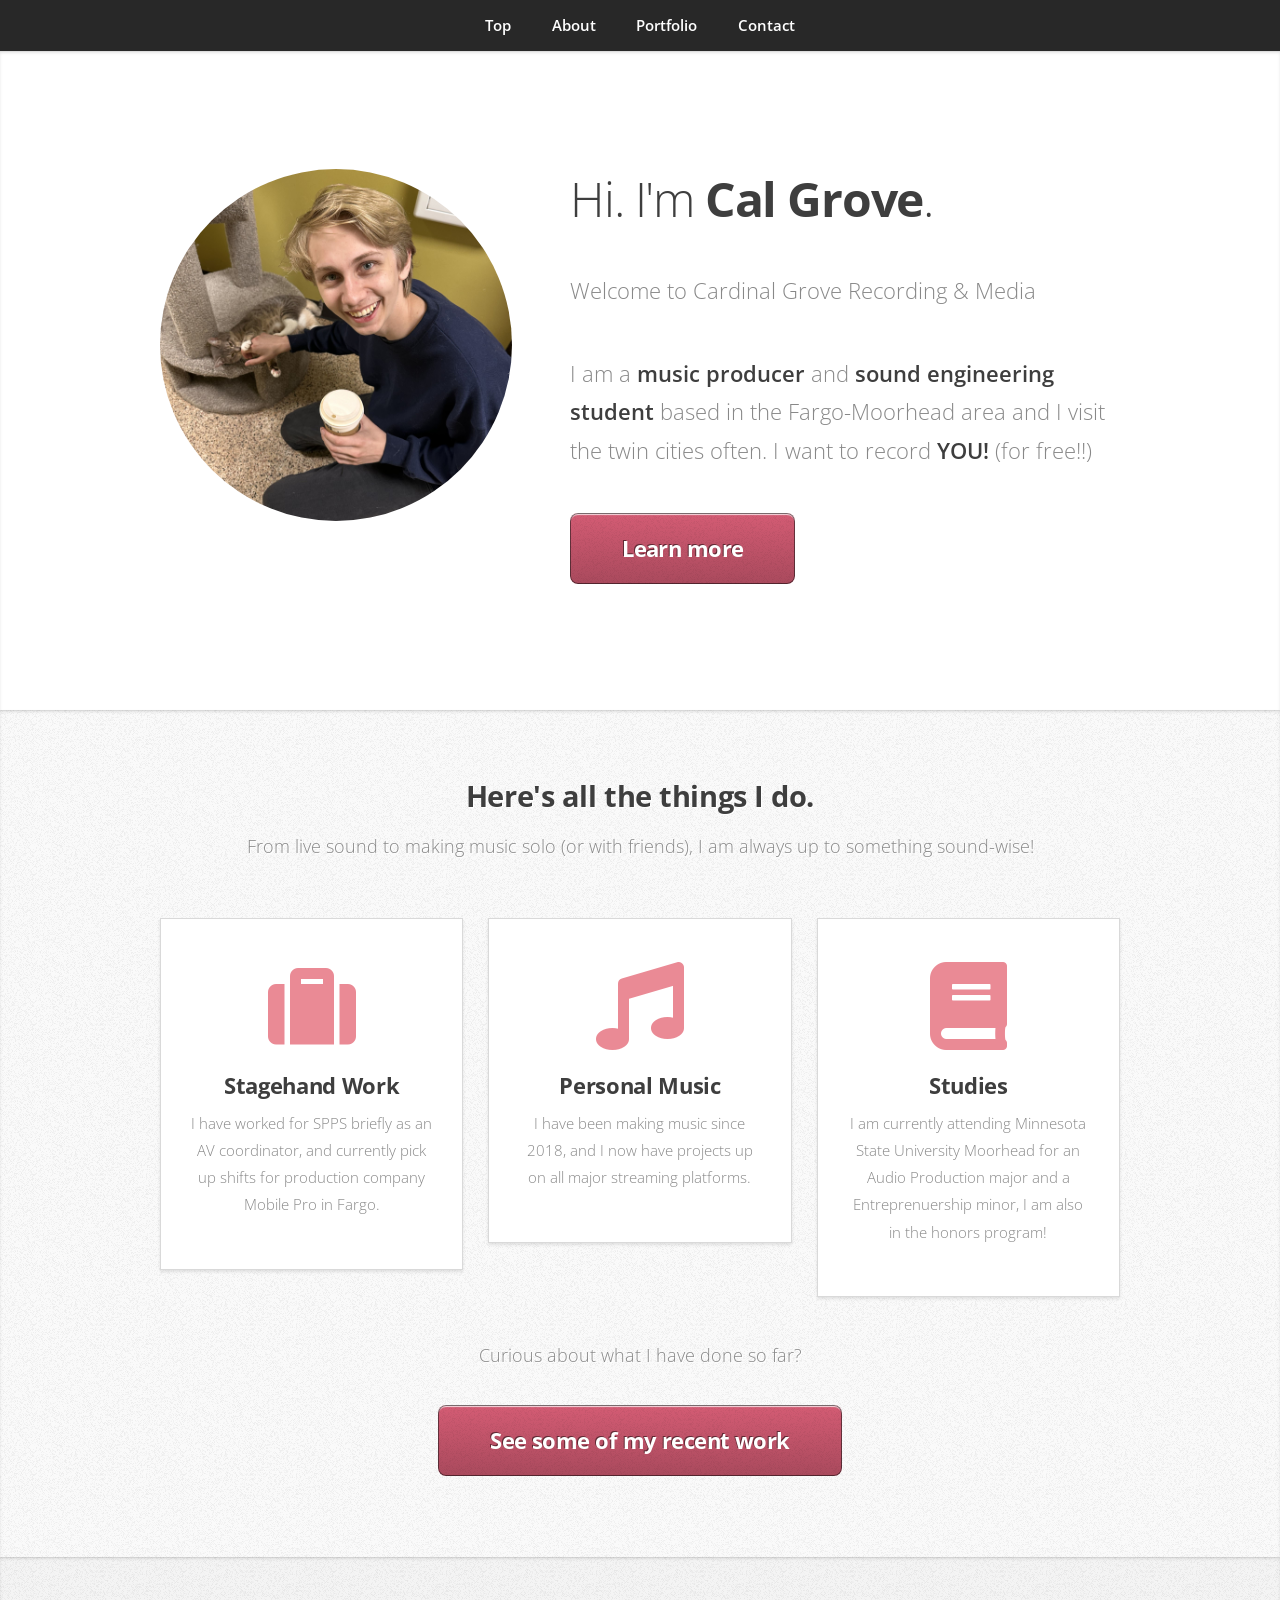
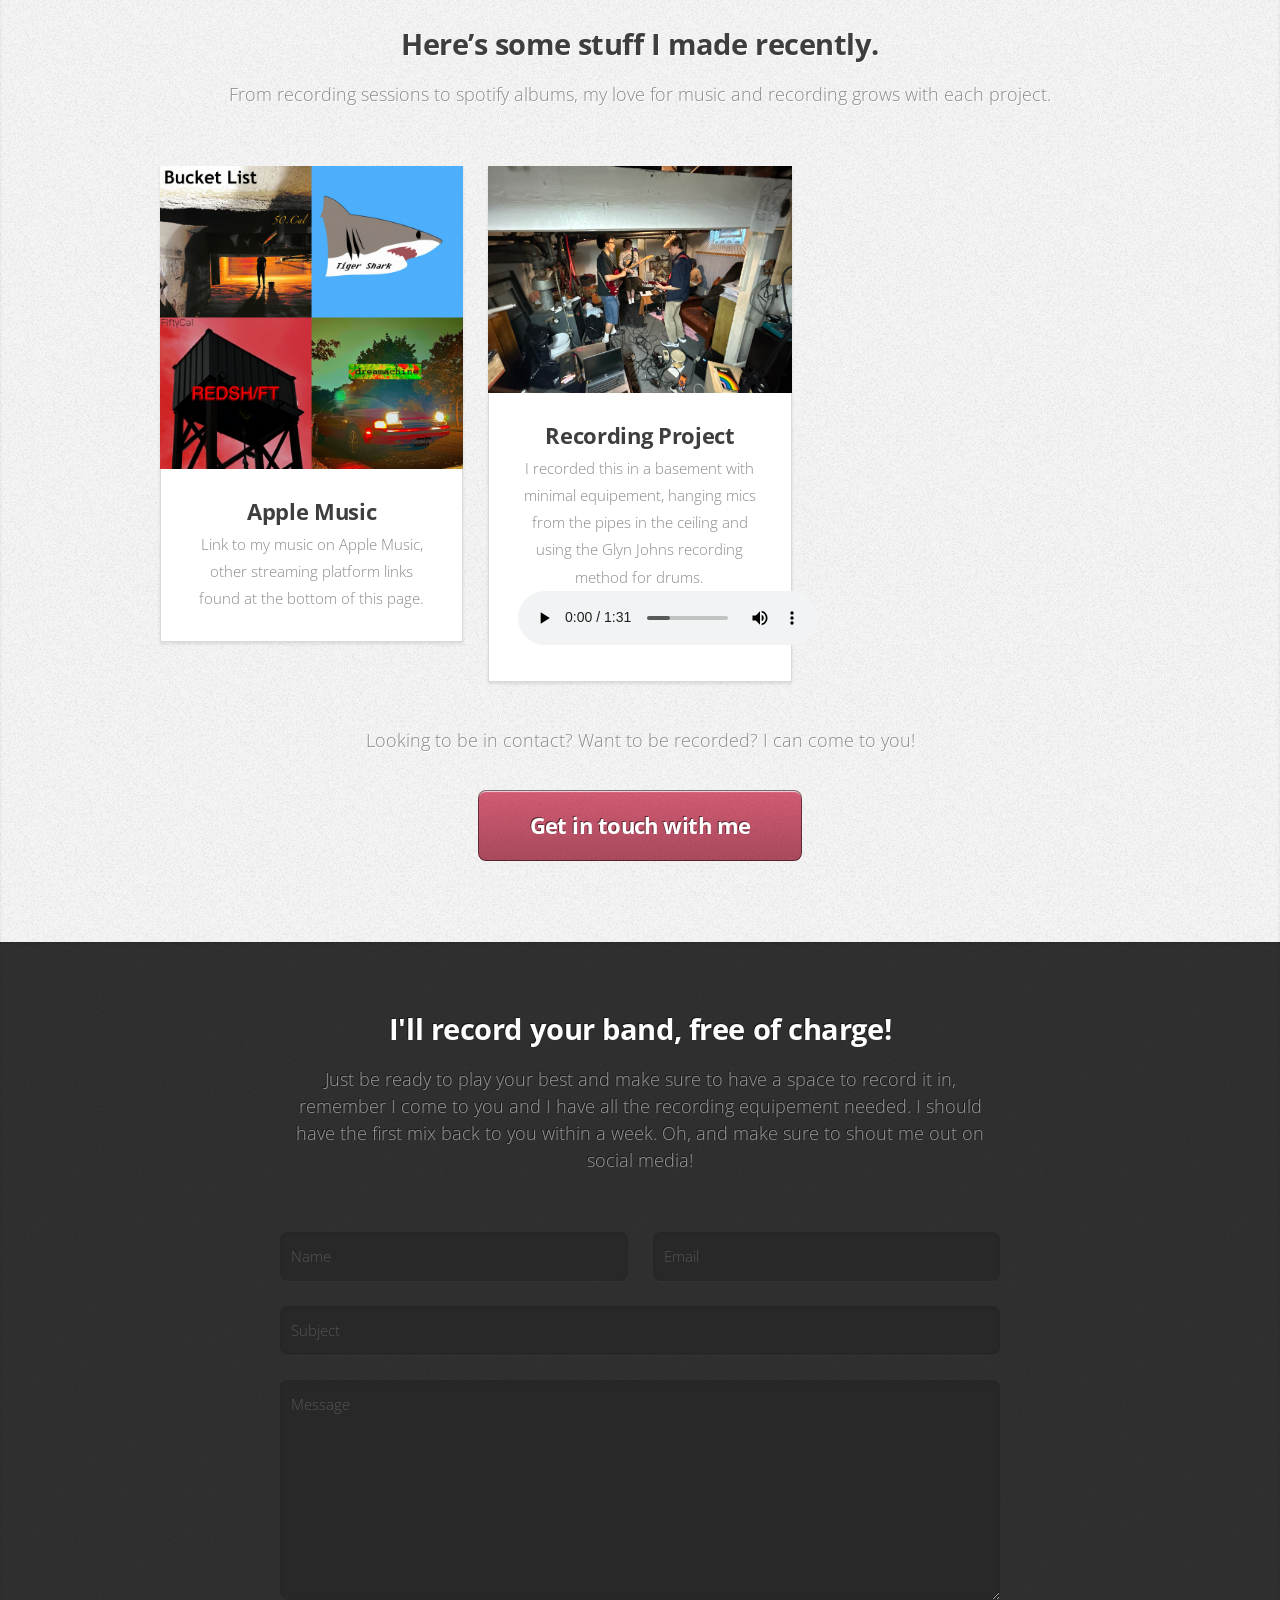
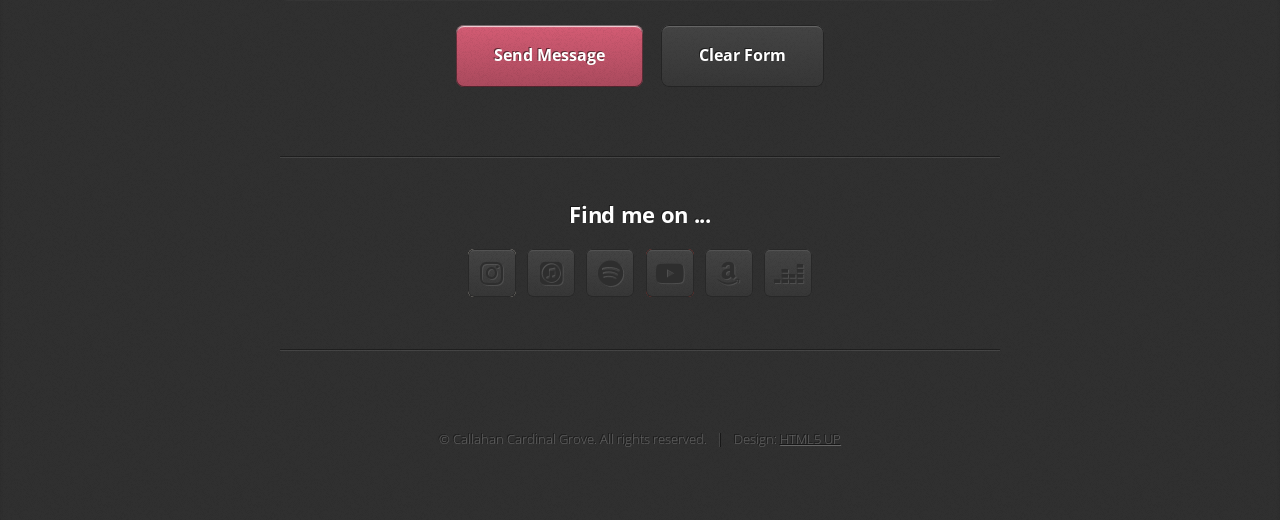
==== commit fcff90f1: "Update index.html" ====
--- a/index.html
+++ b/index.html
@@ -49,7 +49,7 @@
 				<div class="container">
 					<header>
 						<h2>Here's all the things I do.</h2>
-						<p>From live sound to making music solo (or with firends), I am always up to something sound-wise!</p>
+						<p>From live sound to making music solo (or with friends), I am always up to something sound-wise!</p>
 					</header>
 					<div class="row aln-center">
 						<div class="col-4 col-6-medium col-12-small">
@@ -235,4 +235,4 @@
 			<script src="assets/js/main.js"></script>
 
 	</body>
-</html>+</html>
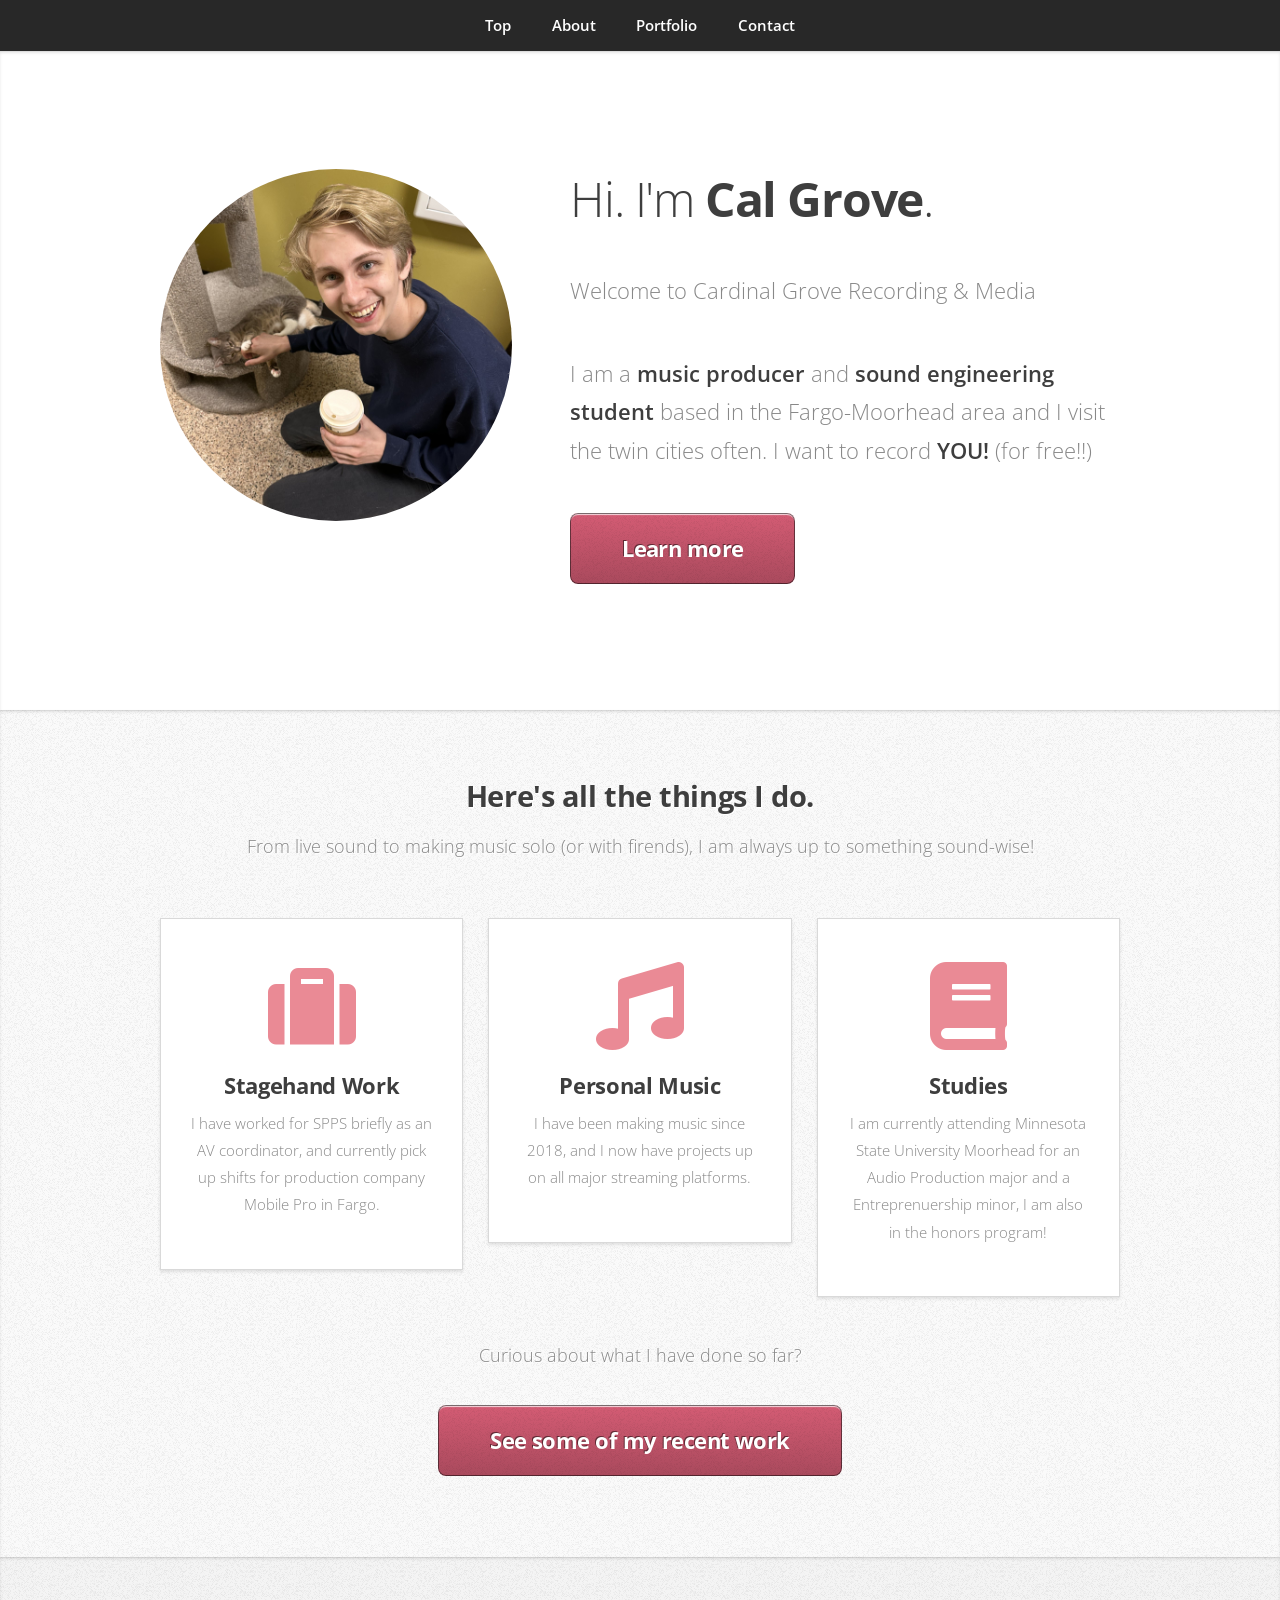
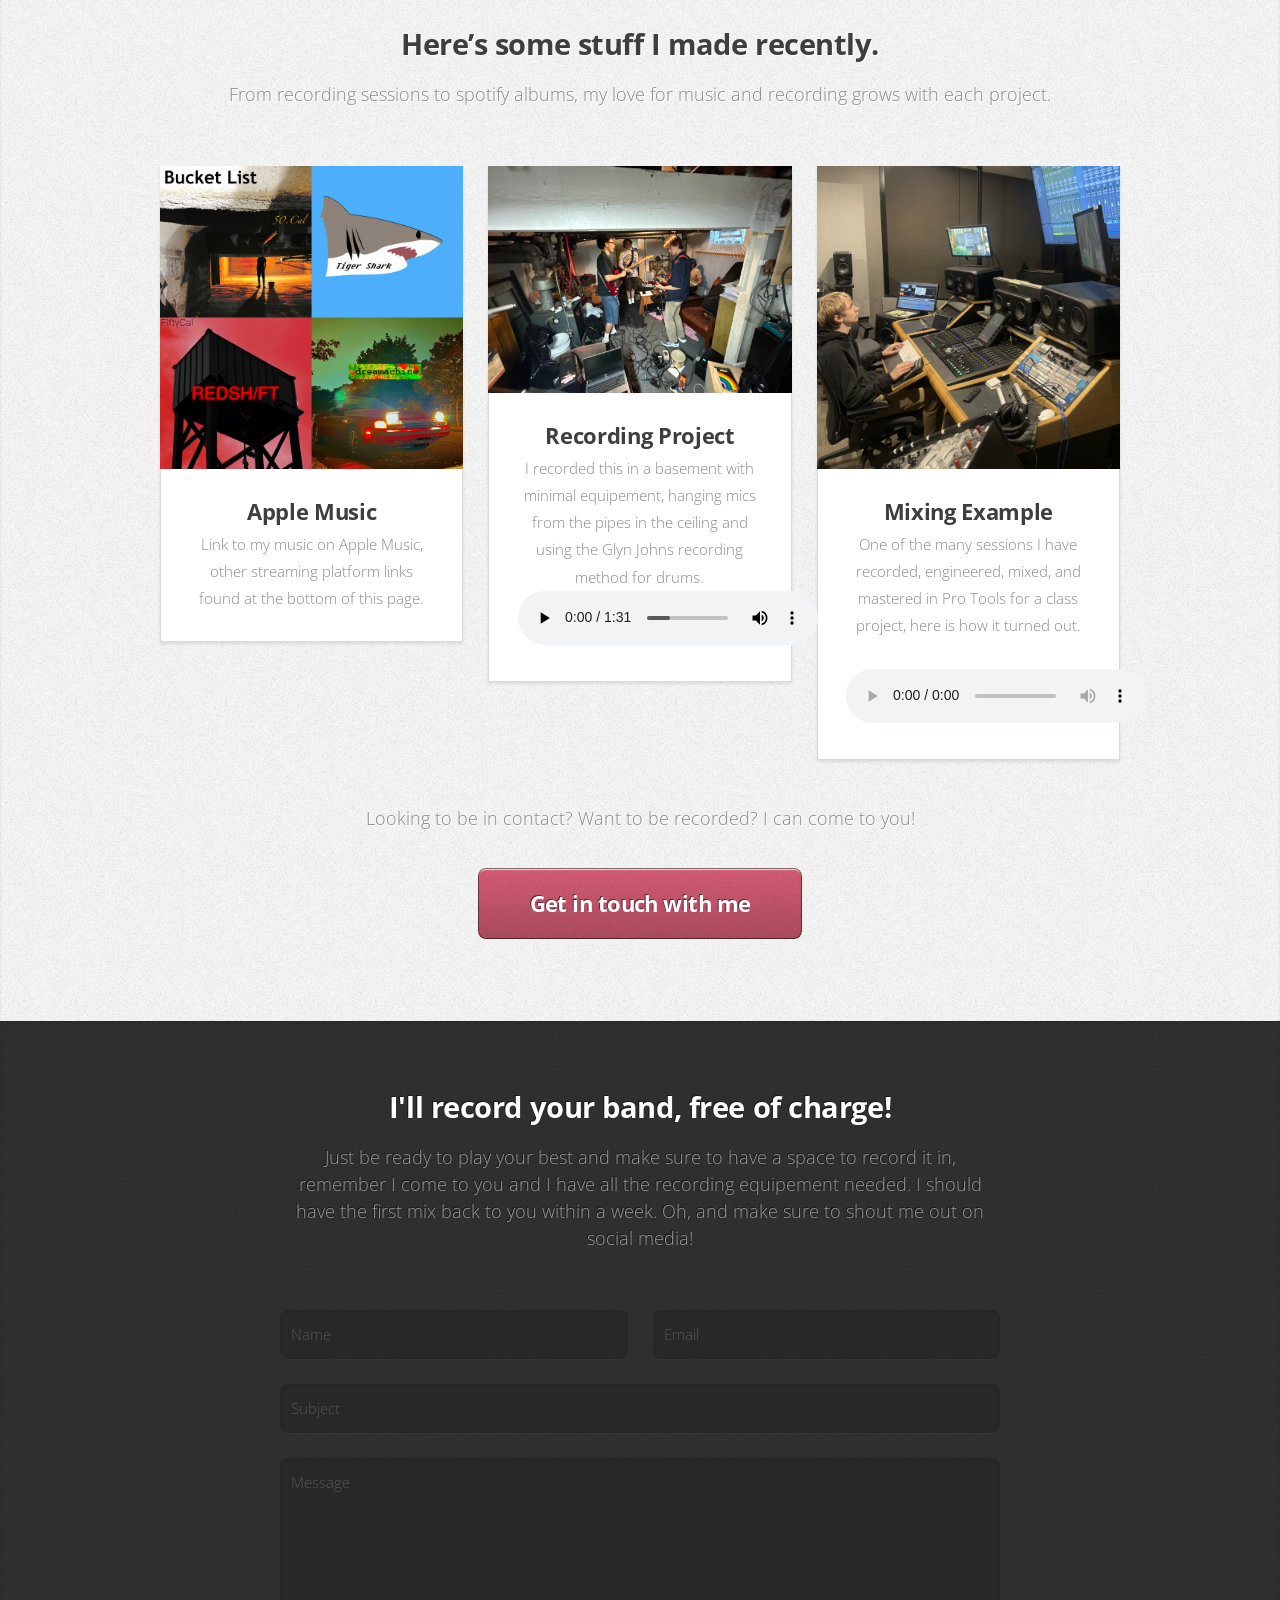
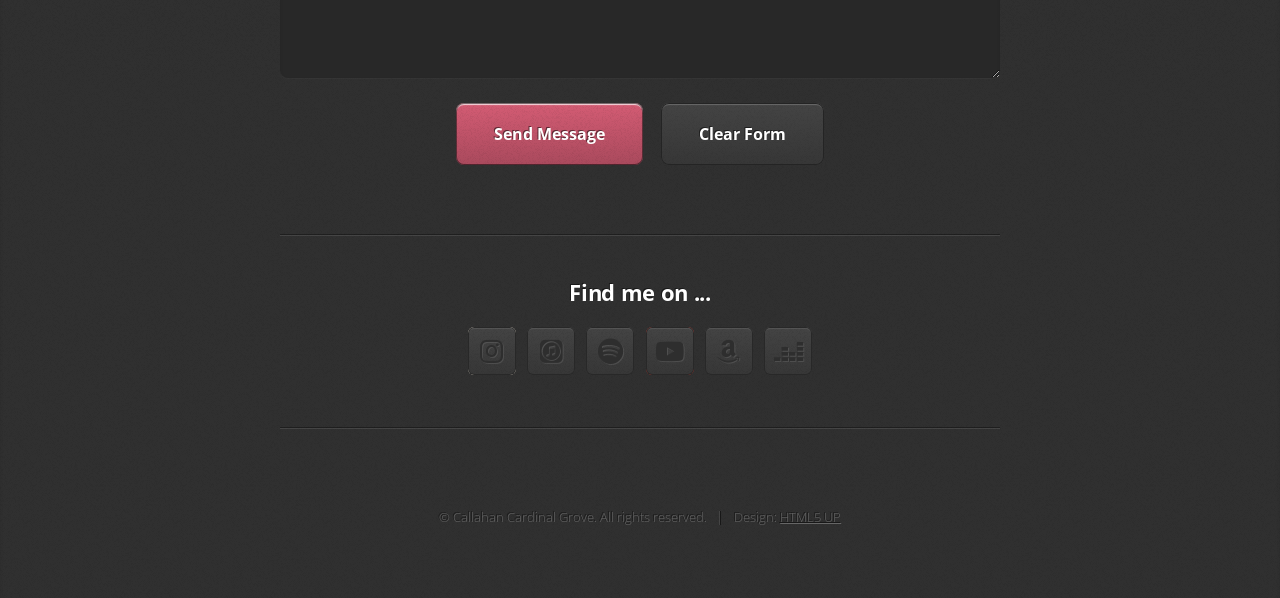
==== commit f466fb9b: "Add files via upload" ====
--- a/index.html
+++ b/index.html
@@ -49,7 +49,7 @@
 				<div class="container">
 					<header>
 						<h2>Here's all the things I do.</h2>
-						<p>From live sound to making music solo (or with friends), I am always up to something sound-wise!</p>
+						<p>From live sound to making music solo (or with firends), I am always up to something sound-wise!</p>
 					</header>
 					<div class="row aln-center">
 						<div class="col-4 col-6-medium col-12-small">
@@ -108,15 +108,19 @@
 								</p>
 							</article>
 						</div>
-						<!--
-						<div class="col-4 col-6-medium col-12-small">
-							<article class="box style2">
-								<a href="#" class="image featured"><img src="images/Telefunken.png" alt="" /></a>
+						
+						<div class="col-4 col-6-medium col-12-small">
+							<article class="box style2">
+								<a href="#" class="image featured"><img src="images/studio.JPG" alt="" /></a>
 								<h3><a href="https://www.telefunken-elektroakustik.com/livefromthelab_season/7/" target="_blank">Mixing Example</a></h3>
-								<p>One of the many sessions I have mixed in Pro Tools for a class project, here is how it turned out. Stems graciously provided by Telefunken.</p>
-							</article>
-						</div>
-					    -->
+								<p>One of the many sessions I have recorded, engineered, mixed, and mastered in Pro Tools for a class project, here is how it turned out.</p>
+								<audio controls>
+    								<source src="audio/proj1.mp3" type="audio/mpeg">
+    								Your browser does not support the audio element.
+									</audio>
+							</article>
+						</div>
+					    
 
 						<!-- 
 						<div class="col-4 col-6-medium col-12-small">
@@ -235,4 +239,4 @@
 			<script src="assets/js/main.js"></script>
 
 	</body>
-</html>
+</html>
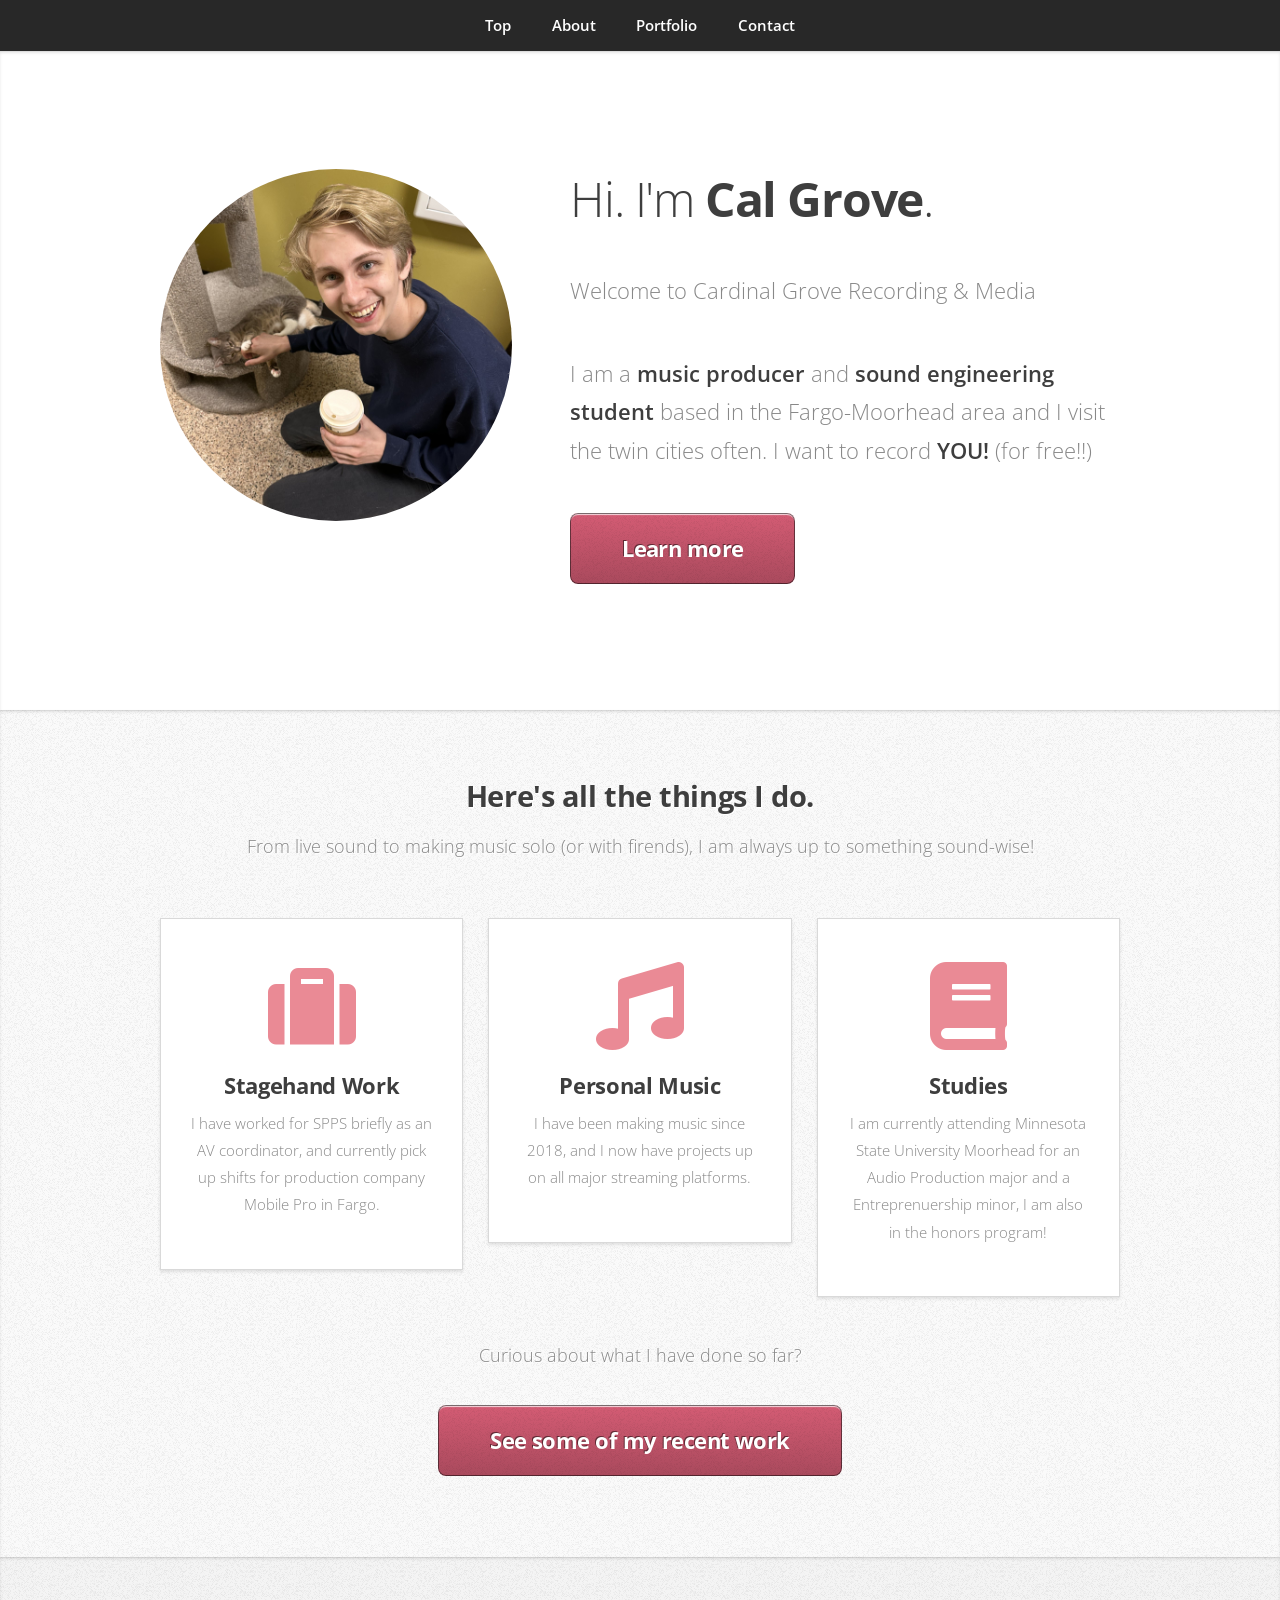
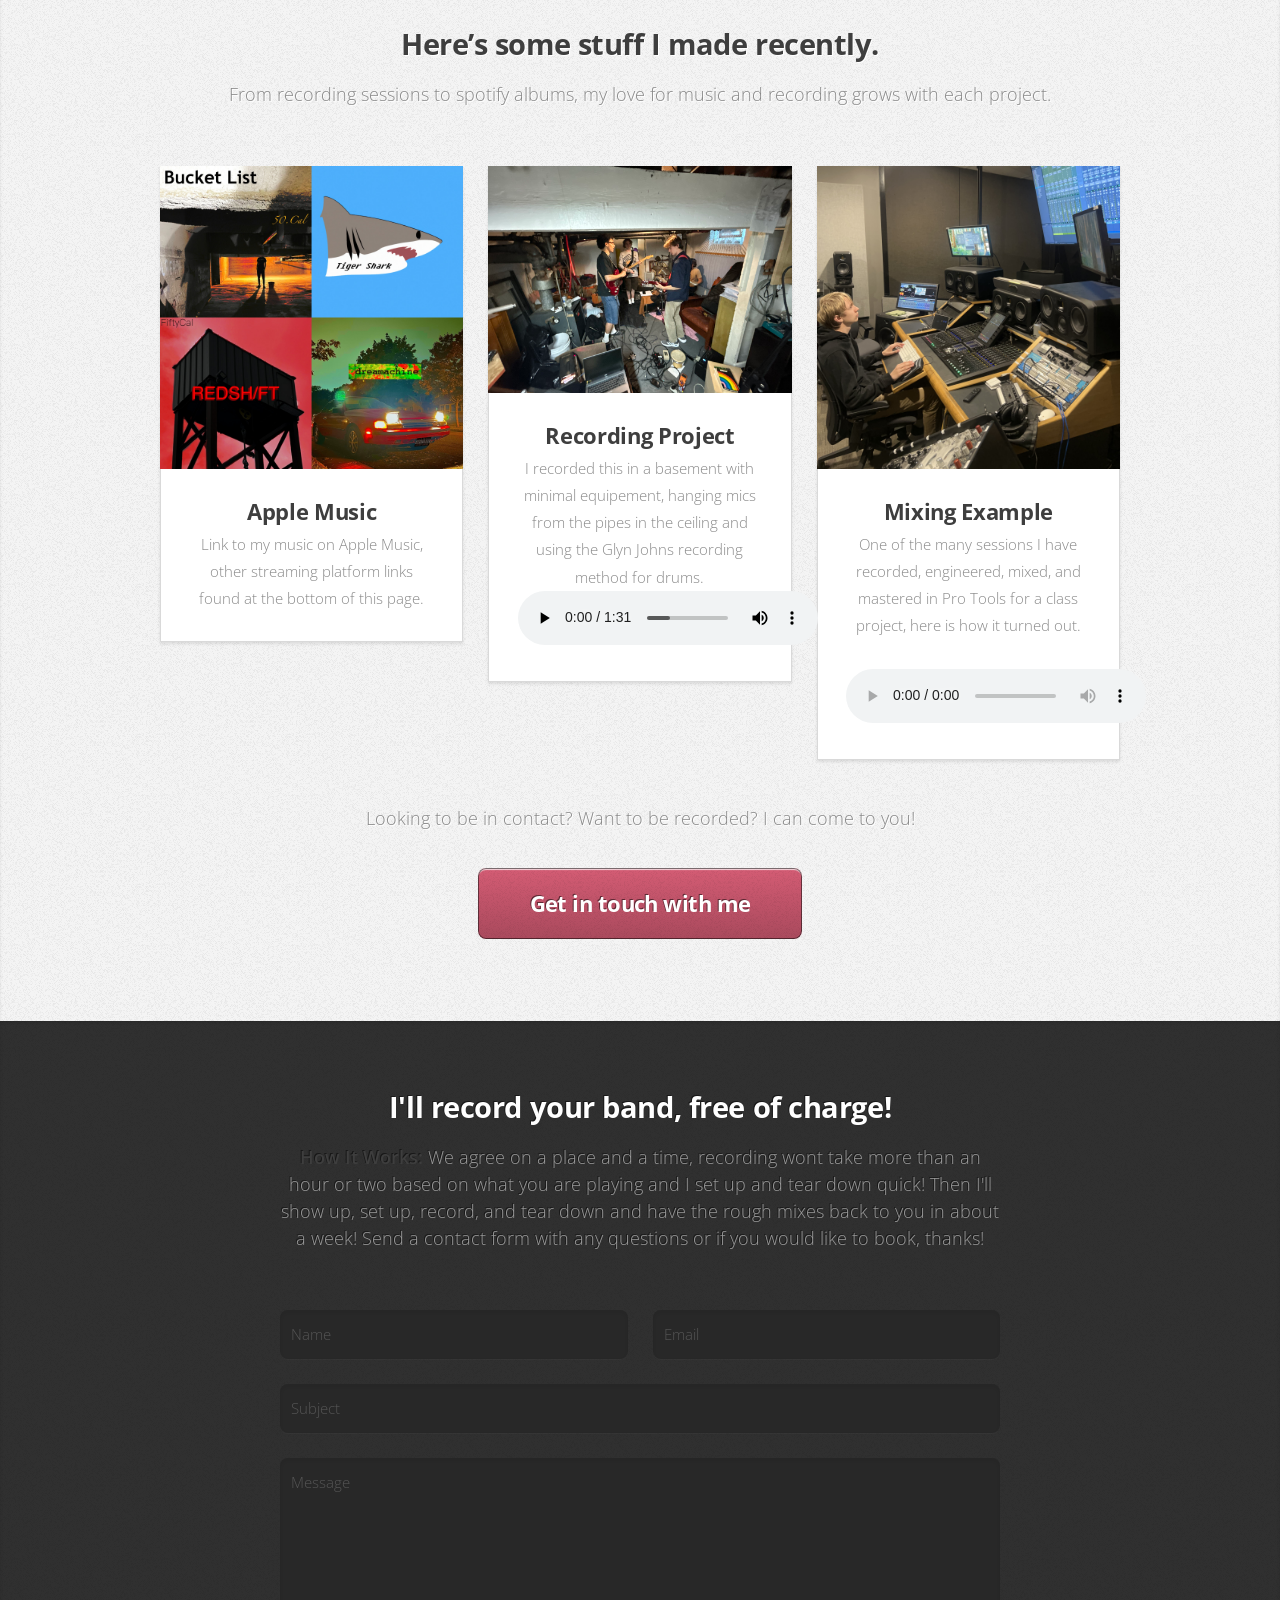
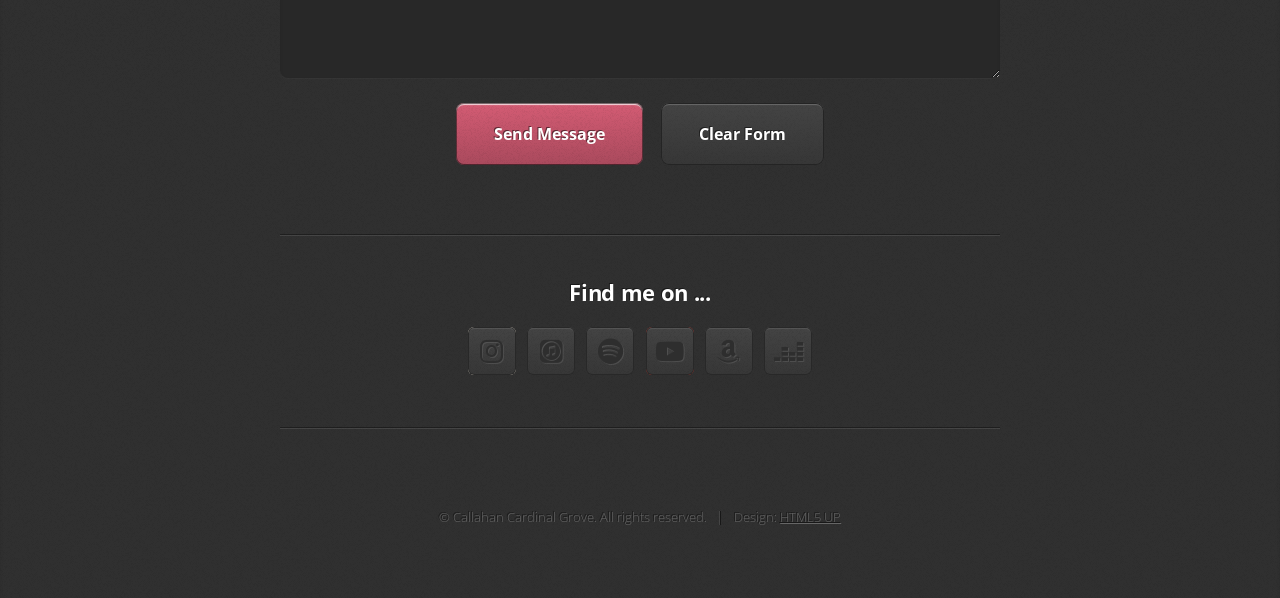
==== commit 04da7e18: "Add files via upload" ====
--- a/index.html
+++ b/index.html
@@ -158,7 +158,7 @@
 				<div class="container medium">
 					<header>
 						<h2>I'll record your band, free of charge!</h2>
-						<p>Just be ready to play your best and make sure to have a space to record it in, remember I come to you and I have all the recording equipement needed. I should have the first mix back to you within a week. Oh, and make sure to shout me out on social media!</p>
+						<p><strong>How It Works:</strong> We agree on a place and a time, recording wont take more than an hour or two based on what you are playing and I set up and tear down quick! Then I'll show up, set up, record, and tear down and have the rough mixes back to you in about a week! Send a contact form with any questions or if you would like to book, thanks!</p>
 					</header>
 					<div class="row">
 						<div class="col-12">
